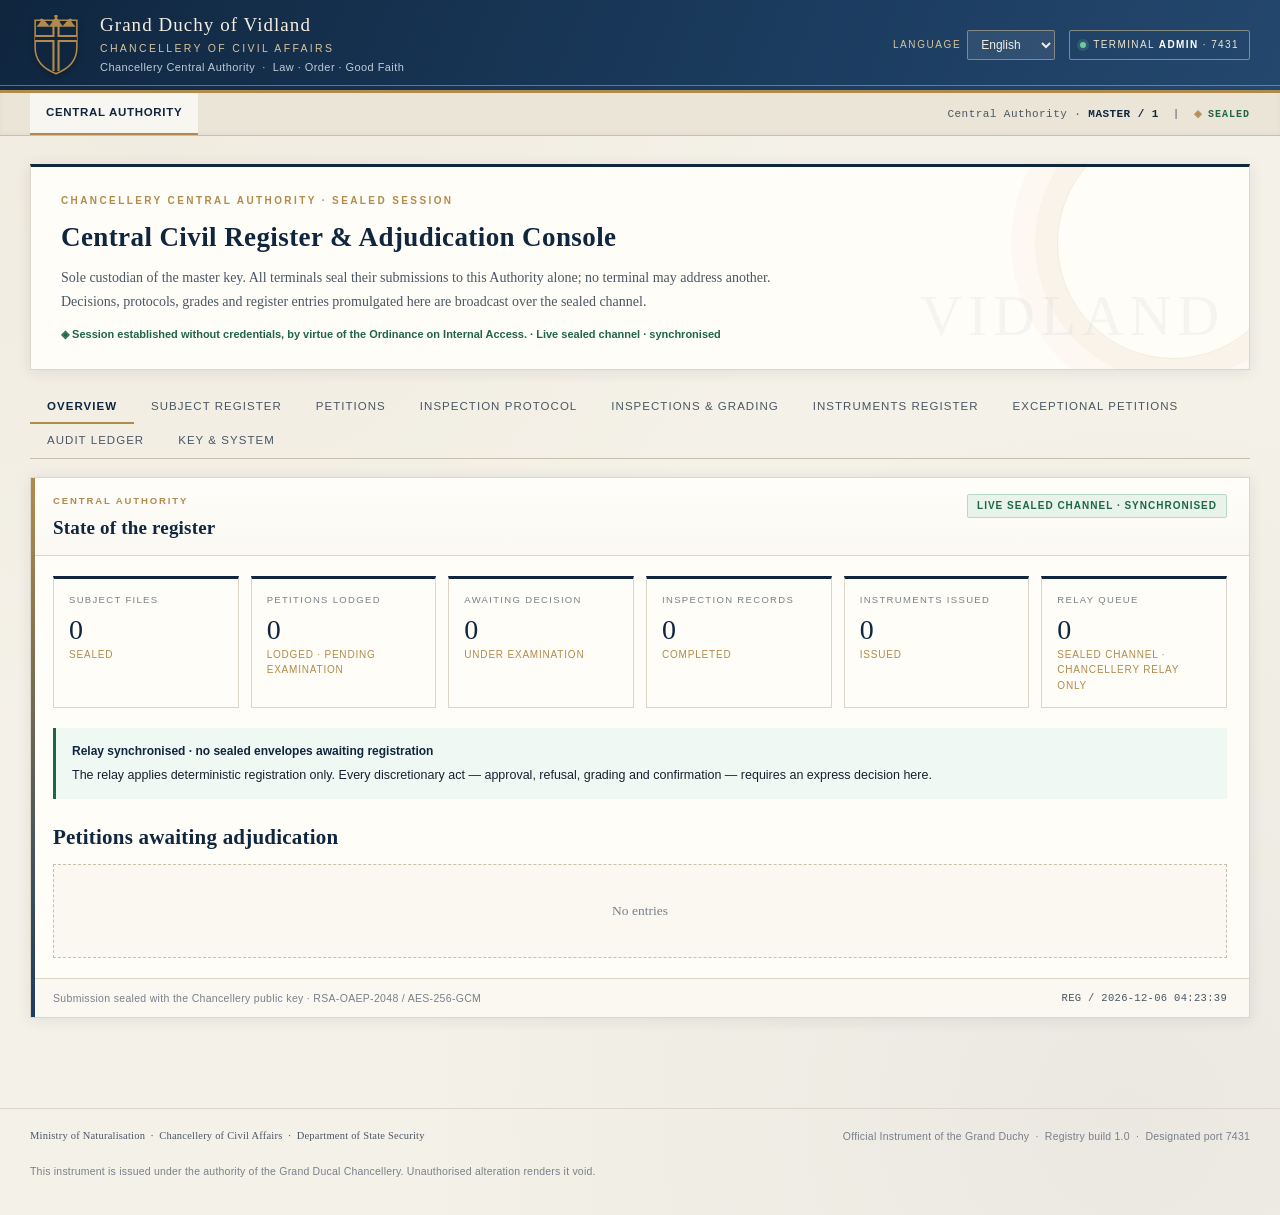
==== admin.html @ 85673a46 "Initial commit: 维兰德公国政务模拟终端（虚构公国游戏/模拟器，AI 辅助开发）" ====
<!DOCTYPE html>
<html lang="en">
<head>
<meta charset="utf-8">
<meta name="viewport" content="width=device-width,initial-scale=1">
<title>Grand Duchy of Vidland · Chancellery Central Authority</title>
<link rel="icon" href="data:,">
<link rel="stylesheet" href="vidland.css">
<script src="vidland-store.js"></script>
<script src="vidland-i18n.js"></script>
<script src="vidland-core.js"></script>
<style>
  .statgrid{display:grid;grid-template-columns:repeat(6,minmax(0,1fr));gap:12px;margin-bottom:20px}
  @media(max-width:1100px){.statgrid{grid-template-columns:repeat(3,minmax(0,1fr))}}
  @media(max-width:620px){.statgrid{grid-template-columns:repeat(2,minmax(0,1fr))}}
  .stat{background:var(--paper);border:1px solid var(--line);border-top:3px solid var(--navy);padding:14px 15px}
  .stat .k{font-size:9.5px;letter-spacing:.14em;text-transform:uppercase;color:var(--muted)}
  .stat .v{font-family:var(--serif);font-size:28px;color:var(--navy);line-height:1.25;margin-top:4px}
  .stat .s{font-size:10px;color:var(--gold);letter-spacing:.08em;text-transform:uppercase}
  .decision-bar{display:flex;gap:8px;flex-wrap:wrap;margin-top:12px;align-items:center}
  .reason-box{margin-top:12px;border-top:1px solid var(--line);padding-top:12px}
  .reason-box label{font-size:10.5px;letter-spacing:.09em;text-transform:uppercase;color:var(--slate);font-weight:600;display:block;margin-bottom:5px}
  .reason-box textarea{width:100%;min-height:70px;padding:9px 11px;border:1px solid var(--line-2);border-radius:2px;resize:vertical;font-size:13px}
  .bio-strip{display:flex;gap:8px;flex-wrap:wrap;margin-top:8px}
  .bio-strip img{width:88px;height:110px;object-fit:cover;border:1px solid var(--line-2)}
  .grade-pick{display:flex;gap:8px;flex-wrap:wrap;margin:12px 0}
  .app-detail{background:#fff;border:1px solid var(--line);padding:14px;max-height:46vh;overflow:auto}
  .app-detail .kv{font-size:12px}
  .leap-levels{display:flex;gap:6px;flex-wrap:wrap;margin-top:8px}
  .sysline{display:flex;justify-content:space-between;gap:14px;padding:11px 0;border-bottom:1px solid var(--line);font-size:12.5px}
  .sysline .k{color:var(--slate);font-size:10.5px;letter-spacing:.1em;text-transform:uppercase;font-weight:600}
  .sysline .v{font-family:var(--mono);font-size:11.5px;word-break:break-all;text-align:right;max-width:70%}
  .pane-title{font-family:var(--serif);font-size:21px;color:var(--navy)}
</style>
</head>
<body>
<div id="masthead"></div>
<div id="subbar"></div>
<div class="wrap">
  <div class="hero">
    <div class="eyebrow" id="hero-eyebrow"></div>
    <h1 id="hero-title"></h1>
    <div class="lead" id="hero-lead"></div>
    <div class="small" style="margin-top:12px;color:var(--green);font-weight:600">◈ <span id="hero-session"></span></div>
    <div class="watermark">VIDLAND</div>
  </div>

  <div class="tabs" id="tabs"></div>
  <div id="pane"><div class="empty">…</div></div>
</div>
<div id="footer"></div>

<script>
(function () {
  'use strict';
  var V = window.Vidland, t = V.t, esc = V.esc, fmt = V.fmt;

  /* ==========================================================
     THE MASTER KEY — present in this terminal ALONE.
     The three civil terminals hold only the public component.
     ========================================================== */
  var PRIVATE_JWK = {
    kty: "RSA",
    n: "[base64]",
    e: "AQAB",
    d: "[base64]",
    p: "26bOark_xEXgmkoXawHmi0NC866Pg8LM9P3kHdHN-AuaOiIgzLrN-JD-Hrc9iEZmkHDfx_KPTg0D-ej9RnUTtFcVGt_0eZKgctAnoaVBFCSJZZyFZwIAUq6AnFIka8ZW9OP7MTFHcdv02Afn6-wOogAfsLfqDRgbo0--aBGxSr8",
    q: "v20npqz1wOiPn1kwHtiioolCsns81vtTDRWCqFFA1njeNJbobP1sLTR4lcX0gJuEzGJryhxo5UDtQ-v7qnPF90tZtQbNeSjZ6dgVrqXm4EvRyXjKBCPCHrqq1judoH7TBUHpHU0nj15H0woQPbpwWfNTvflB83-8-09yEutv0zc",
    dp: "DHifFa4o8bLp-rikNb4o4dVS0tUhbuC7lFlp_0tvP1shSZWweQ9OLIPG-eV7h-Y_YooWGpsqCctxY1oYL0zsbnvXRexbTB_IHly1M1dXp5YfevZ1GJEjhY5E3RtI2BmtzD-5fmSG4u8TKsTgJSQE_Ku3IOiAUHgC8bXQYMZIY68",
    dq: "WN17gszYaW2M_xSQWkGHfpzp8aF0ZPjXXUOXHDxcNTR3M0K7M52SEopBUIZNM0b_J0Kpd3Io4AR8IQP0GPUV-e9o_bjiulRUlVJS_njV7VpFUZpZbgKLo2hU1o9mZZN6sv4eEhQ3QT8raLVLRNzAO4HSZmbITxoFyUTgWBgkGZE",
    qi: "BDZt7F5BgrA1tM5oEyNmUmnZ6PwNmnX_N9uKziPht0EWnDyhbM4rL-y5L79TQixb-aI5KfUo2RJ6FiD1H0O1tFK7Md3TelduUS5MWNPCme9g2OrQeB29h3wFhE39IQmtUHt8EOPZBIUmWPYilr1J8nSPs0DDyW0929uIHkG_aOw"
  };
  function b64u8(s) { var b = atob(s), u = new Uint8Array(b.length); for (var i = 0; i < b.length; i++) u[i] = b.charCodeAt(i); return u; }
  var _priv = null;
  async function privKey() {
    if (!_priv) _priv = crypto.subtle.importKey('jwk', PRIVATE_JWK,
      { name: 'RSA-OAEP', hash: 'SHA-256' }, false, ['decrypt']);
    return _priv;
  }
  V.registerAuthorityOpener(async function (env) {
    var key = await privKey();
    var raw = await crypto.subtle.decrypt({ name: 'RSA-OAEP' }, key, b64u8(env.ek));
    var aes = await crypto.subtle.importKey('raw', raw, { name: 'AES-GCM' }, false, ['decrypt']);
    var plain = await crypto.subtle.decrypt({ name: 'AES-GCM', iv: b64u8(env.iv), tagLength: 128 },
      aes, b64u8(env.ct));
    return JSON.parse(new TextDecoder().decode(plain));
  });

  /* Inspection protocols are shipped EMPTY by statute.
     Every step and its content is authored, stored and promulgated
     exclusively by the Chancellery Central Authority. No template,
     preset item or suggested wording is delivered with the system. */

  /* ---------- state ---------- */
  var TABS = [
    ['overview','m.tab.overview'],['subjects','m.tab.subjects'],['apps','m.tab.apps'],
    ['protocol','m.tab.protocol'],['inspections','m.tab.inspections'],['certs','m.tab.certs'],
    ['leap','m.tab.leap'],['ledger','m.tab.ledger'],['system','m.tab.system']
  ];
  var active = 'overview';
  var protoLevel = 'R', protoLang = 'en';
  var protoDraft = null;
  var _seq = 0;
  var lastState = null;

  function getProto(s) {
    if (!protoDraft) {
      protoDraft = {};
      ['R','Z','A','M'].forEach(function (lv) {
        protoDraft[lv] = (s.protocol[lv] || []).map(function (x) {
          return { id: x.id || V.uid('STP'), title: Object.assign({}, x.title), detail: Object.assign({}, x.detail) };
        });
      });
    }
    return protoDraft;
  }

  var UI = V.init('admin', function () { render(); });

  async function render() {
    var my = ++_seq;
    var s;
    try { s = await V.Vault.state(); } catch (e) { s = V.Vault.blankState(); }
    if (my !== _seq) return;
    lastState = s;
    document.getElementById('hero-eyebrow').textContent = t('m.hero.eyebrow');
    document.getElementById('hero-title').textContent = t('m.hero.title');
    document.getElementById('hero-lead').textContent = t('m.hero.lead');
    document.getElementById('hero-session').textContent = t('m.session') + '  ·  ' + t('m.common.realtime');
    var pending = s.applications.filter(function (a) { return a.status === 'LODGED'; }).length;
    document.getElementById('tabs').innerHTML = TABS.map(function (x) {
      var cnt = x[0] === 'apps' && pending ? '<span class="count">' + pending + '</span>' : '';
      return '<button data-tab="' + x[0] + '" class="' + (active === x[0] ? 'on' : '') + '">' + esc(t(x[1])) + cnt + '</button>';
    }).join('');
    var pane = document.getElementById('pane');
    pane.innerHTML = ({
      overview: paneOverview, subjects: paneSubjects, apps: paneApps,
      protocol: paneProtocol, inspections: paneInspections, certs: paneCerts,
      leap: paneLeap, ledger: paneLedger, system: paneSystem
    })[active](s);
  }

  /* ---------- panes ---------- */
  function paneOverview(s) {
    var pendingApps = s.applications.filter(function (a) { return a.status === 'LODGED'; });
    var awaitingM = s.certificates.filter(function (c) { return c.status === 'AWAITING_GRADE'; }).length;
    var stats = [
      ['m.ov.subjects', Object.keys(s.subjects).length, 'g.sealed'],
      ['m.ov.petitions', s.applications.length, 's.lodged'],
      ['m.ov.awaiting', pendingApps.length, 's.pending'],
      ['m.ov.inspections', s.inspections.length, 's.completed'],
      ['m.ov.instruments', s.certificates.length, 's.issued'],
      ['m.ov.relay', V.Vault.inbox().filter(function (e) { return !s.processed[e.id]; }).length, 'g.secure']
    ];
    var h = '<div class="doc"><div class="doc-head"><div><div class="kicker">' + esc(t('g.authorityShort')) +
      '</div><h2>' + esc(t('m.ov.title')) + '</h2></div><span class="badge ok">' + esc(t('m.common.realtime')) + '</span></div><div class="doc-body">';
    h += '<div class="statgrid">' + stats.map(function (x) {
      return '<div class="stat"><div class="k">' + esc(t(x[0])) + '</div><div class="v">' + x[1] + '</div><div class="s">' + esc(t(x[2])) + '</div></div>';
    }).join('') + '</div>';
    h += '<div class="notice good"><span class="ttl">' + esc(t('m.ov.relayOk')) + '</span>' + esc(t('m.ov.relayNote')) + '</div>';
    h += '<h3 class="pane-title" style="margin:22px 0 10px">' + esc(t('m.ov.queue')) + '</h3>';
    if (!pendingApps.length) h += '<div class="empty">' + esc(t('m.common.none')) + '</div>';
    else {
      h += '<div class="tbl-wrap"><table class="tbl"><thead><tr><th>' + esc(t('m.app.col.id')) + '</th><th>' + esc(t('m.app.col.stage')) +
        '</th><th>' + esc(t('m.app.col.ref')) + '</th><th>' + esc(t('m.app.col.lodged')) + '</th><th>' + esc(t('m.app.col.act')) + '</th></tr></thead><tbody>';
      pendingApps.forEach(function (a) {
        h += '<tr><td class="mono">' + esc(a.id) + '</td><td>' + esc(t('st.' + a.stage + '.name')) + ' · ' + esc(t('p.form.round' + (a.round === 2 ? '2' : '1'))) +
          '</td><td class="mono">' + esc(a.ref) + '</td><td class="mono">' + esc(fmt(a.lodgedAt)) + '</td>' +
          '<td class="act"><button class="btn sm" data-act="adj" data-id="' + esc(a.id) + '">' + esc(t('m.common.confirm')) + '</button></td></tr>';
      });
      h += '</tbody></table></div>';
    }
    if (awaitingM) h += '<div class="notice warn mt"><span class="ttl">' + esc(t('s.awaitingGrade')) + '</span>' + esc(t('m.insp.gradeNote')) + ' (' + awaitingM + ')</div>';
    h += '</div><div class="doc-foot"><span>' + esc(t('x.sealed')) + '</span><span class="docnum">REG / ' + esc(fmt(s.createdAt)) + '</span></div></div>';
    return h;
  }

  function paneSubjects(s) {
    var rows = Object.keys(s.subjects).map(function (k) { return s.subjects[k]; });
    var h = '<div class="doc"><div class="doc-head"><div><div class="kicker">' + esc(t('g.restricted')) + '</div><h2>' + esc(t('m.sub.title')) +
      '</h2><div class="sub">' + esc(t('m.sub.sub')) + '</div></div>' +
      '<button class="btn" data-act="sub-create">' + esc(t('m.sub.create')) + '</button></div><div class="doc-body">';
    if (!rows.length) h += '<div class="empty"><span class="big">§</span>' + esc(t('m.sub.empty')) + '</div>';
    else {
      h += '<div class="tbl-wrap"><table class="tbl"><thead><tr>' +
        ['m.sub.col.ref','m.sub.col.name','m.sub.col.nat','m.sub.col.status','m.sub.col.code','m.sub.col.nid','m.sub.col.act']
          .map(function (k) { return '<th>' + esc(t(k)) + '</th>'; }).join('') + '</tr></thead><tbody>';
      rows.forEach(function (x) {
        h += '<tr><td class="mono">' + esc(x.ref) + '</td><td>' + esc(x.identity.name || [x.identity.surname, x.identity.given].filter(Boolean).join(' ') || '—') +
          '</td><td>' + esc(x.identity.nationality || '—') + '</td><td>' + statusBadge(x.credential) +
          '</td><td class="mono">' + esc(x.credentialCode || '—') + '</td><td class="mono">' + esc(x.nationalId || '—') + '</td>' +
          '<td class="act"><button class="btn sm secondary" data-act="sub-edit" data-id="' + esc(x.ref) + '">' + esc(t('a.edit')) + '</button> ' +
          '<button class="btn sm danger" data-act="sub-del" data-id="' + esc(x.ref) + '">' + esc(t('a.delete')) + '</button></td></tr>';
      });
      h += '</tbody></table></div>';
    }
    h += '</div><div class="doc-foot"><span>' + esc(t('m.common.realtime')) + '</span><span class="docnum">' + rows.length + ' REC</span></div></div>';
    return h;
  }

  function statusBadge(c) {
    var map = { NONE:'neutral', C:'info', D:'info', TR:'pending', PR:'ok', CITIZEN:'excellent' };
    var key = c === 'NONE' ? 's.none' : c === 'CITIZEN' ? 's.citizen' : 'cr.' + c;
    return '<span class="badge ' + (map[c] || 'neutral') + '">' + esc(t(key)) + '</span>';
  }

  function paneApps(s) {
    var apps = s.applications.slice().sort(function (a, b) { return b.lodgedAt - a.lodgedAt; });
    var h = '<div class="doc"><div class="doc-head"><div><div class="kicker">' + esc(t('g.restricted')) + '</div><h2>' + esc(t('m.app.title')) +
      '</h2><div class="sub">' + esc(t('m.app.sub')) + '</div></div>' +
      '<span class="badge info">' + esc(t('m.app.sealedNote')) + '</span></div><div class="doc-body">';
    if (!apps.length) h += '<div class="empty"><span class="big">§</span>' + esc(t('m.app.empty')) + '</div>';
    else {
      h += '<div class="tbl-wrap"><table class="tbl"><thead><tr>' +
        ['m.app.col.id','m.app.col.stage','m.app.col.round','m.app.col.ref','m.app.col.lodged','m.app.col.state','m.app.col.act']
          .map(function (k) { return '<th>' + esc(t(k)) + '</th>'; }).join('') + '</tr></thead><tbody>';
      apps.forEach(function (a) {
        var st = a.status;
        var bk = st === 'LODGED' ? 'pending' : st === 'APPROVED' ? 'ok' : st === 'REJECTED' ? 'bad' : 'info';
        h += '<tr><td class="mono">' + esc(a.id) + '</td><td>' + esc(t('st.' + a.stage + '.name')) +
          '</td><td class="mono">' + a.round + '</td><td class="mono">' + esc(a.ref) + '</td><td class="mono">' + esc(fmt(a.lodgedAt)) +
          '</td><td><span class="badge ' + bk + '">' + esc(appStatus(st)) + '</span></td>' +
          '<td class="act"><button class="btn sm secondary" data-act="adj" data-id="' + esc(a.id) + '">' + esc(t('a.view')) + '</button></td></tr>';
        if (a.reason) h += '<tr><td colspan="7" style="background:#fdf3f1;color:var(--red)">' + esc(t('a.reason')) + ': ' + esc(a.reason) + '</td></tr>';
      });
      h += '</tbody></table></div>';
    }
    h += '</div><div class="doc-foot"><span>' + esc(t('x.sealed')) + '</span><span class="docnum">' + apps.length + ' PET</span></div></div>';
    return h;
  }
  function appStatus(st) {
    return t({ LODGED:'s.lodged', PREAPPROVED:'s.preapproved', APPROVED:'s.approved',
      REJECTED:'s.rejected', WAITLISTED:'s.waitlisted' }[st] || 's.unknown');
  }

  function paneProtocol(s) {
    var p = getProto(s);
    var h = '<div class="doc"><div class="doc-head"><div><div class="kicker">' + esc(t('g.securityShort')) + '</div><h2>' + esc(t('m.proto.title')) +
      '</h2><div class="sub">' + esc(t('m.proto.sub')) + '</div></div>' +
      '<div class="btn-row" style="margin:0"><button class="btn gold sm" data-act="proto-save">' + esc(t('a.save')) + '</button></div></div><div class="doc-body">';
    h += '<div class="tabs">' + ['R','Z','A','M'].map(function (lv) {
      return '<button data-act="proto-level" data-lv="' + lv + '" class="' + (protoLevel === lv ? 'on' : '') + '">' +
        esc(t('i.level.' + lv)) + ' <span class="count">' + (p[lv] || []).length + '</span></button>';
    }).join('') + '</div>';
    h += '<div class="notice"><span class="ttl">' + esc(t('i.level.' + protoLevel)) + '</span>' + esc(t('i.level.' + protoLevel + '.desc')) + '</div>';
    h += '<div class="small muted mb">' + esc(t('m.proto.fallback')) + '</div>';
    var steps = p[protoLevel] || [];
    if (!steps.length) h += '<div class="empty"><span class="big">§</span>' + esc(t('m.proto.empty')) + '</div>';
    steps.forEach(function (st, i) {
      h += '<div class="step-edit" data-step="' + esc(st.id) + '"><div class="bar">' +
        '<span class="n">' + (i + 1).toString().padStart(2, '0') + '</span>' +
        '<span class="small">' + esc(t('m.proto.stepTitle')) + ': <b>' + esc(st.title.en || '—') + '</b></span><span class="sp"></span>' +
        '<button class="btn sm ghost" data-act="proto-up" data-i="' + i + '">↑ ' + esc(t('a.up')) + '</button>' +
        '<button class="btn sm ghost" data-act="proto-down" data-i="' + i + '">↓ ' + esc(t('a.down')) + '</button>' +
        '<button class="btn sm ghost" data-act="proto-del" data-i="' + i + '">✕ ' + esc(t('a.remove')) + '</button></div>' +
        '<div class="inner"><div class="small" style="font-size:10px;letter-spacing:.1em;text-transform:uppercase;color:var(--slate);font-weight:700;margin-bottom:6px">' +
        esc(t('m.proto.lang')) + '</div><div class="langtabs">' + V.LAN.map(function (lg) {
          return '<button data-act="proto-lang" data-lg="' + lg + '" class="' + (protoLang === lg ? 'on' : '') + '">' + esc(lg.toUpperCase()) + '</button>';
        }).join('') + '</div>' +
        '<div class="row"><label>' + esc(t('m.proto.stepTitle')) + ' · ' + esc(protoLang.toUpperCase()) + '</label>' +
        '<input data-pfield="' + esc(st.id) + '|' + protoLang + '|title" value="' + esc(st.title[protoLang] || '') + '"></div>' +
        '<div class="row"><label>' + esc(t('m.proto.stepDetail')) + ' · ' + esc(protoLang.toUpperCase()) + '</label>' +
        '<textarea data-pfield="' + esc(st.id) + '|' + protoLang + '|detail">' + esc(st.detail[protoLang] || '') + '</textarea></div>' +
        '</div></div>';
    });
    h += '<div class="btn-row"><button class="btn secondary" data-act="proto-add">' + esc(t('m.proto.addStep')) + '</button>' +
      '<button class="btn gold" data-act="proto-save">' + esc(t('a.save')) + '</button></div>';
    h += '</div><div class="doc-foot"><span>' + esc(t('m.proto.saved')) + '</span><span class="docnum">PROTOCOL / ' + protoLevel + '</span></div></div>';
    return h;
  }

  function paneInspections(s) {
    var h = '<div class="doc"><div class="doc-head"><div><div class="kicker">' + esc(t('g.securityShort')) + '</div><h2>' + esc(t('m.insp.title')) +
      '</h2><div class="sub">' + esc(t('m.insp.sub')) + '</div></div></div><div class="doc-body">';
    var awaiting = s.certificates.filter(function (c) { return c.status === 'AWAITING_GRADE'; });
    if (awaiting.length) {
      h += '<div class="notice warn"><span class="ttl">' + esc(t('m.insp.gradeAsk')) + '</span>' + esc(t('m.insp.gradeNote')) + '</div>';
      awaiting.forEach(function (c) {
        h += '<div class="stage-card" style="min-height:0;margin-bottom:12px"><div class="top"><span class="code">' + esc(c.code) +
          '</span><span class="badge pending">' + esc(t('s.awaitingGrade')) + '</span></div>' +
          '<div class="small mono">' + esc(c.ref) + ' · ' + esc(t('i.level.M')) + ' · ' + esc(fmt(c.issuedAt)) + '</div>' +
          '<div class="grade-pick">' + ['EXCELLENT','PASS','FAIL'].map(function (g) {
            return '<button class="btn sm ' + (g === 'EXCELLENT' ? 'gold' : 'secondary') + '" data-act="grade" data-code="' + esc(c.code) + '" data-g="' + g + '">' +
              esc(t('o.grade.' + g.toLowerCase())) + '</button>';
          }).join('') + '</div></div>';
      });
    }
    var rows = s.inspections.slice().sort(function (a, b) { return b.at - a.at; });
    if (!rows.length) h += '<div class="empty"><span class="big">§</span>' + esc(t('m.insp.empty')) + '</div>';
    else {
      h += '<div class="tbl-wrap"><table class="tbl"><thead><tr>' +
        ['m.insp.col.id','m.insp.col.level','m.insp.col.ref','m.insp.col.outcome','m.insp.col.grade','m.insp.col.at']
          .map(function (k) { return '<th>' + esc(t(k)) + '</th>'; }).join('') + '</tr></thead><tbody>';
      rows.forEach(function (x) {
        var cert = s.certificates.find(function (c) { return c.code === x.certCode; });
        var grade = cert ? cert.grade : null;
        h += '<tr><td class="mono">' + esc(x.id) + '</td><td>' + esc(t('i.level.' + x.level)) + '</td><td class="mono">' + esc(x.ref) +
          '</td><td>' + esc(outcomeLabel(x.outcome)) + '</td><td>' + gradeLabel(grade) + '</td><td class="mono">' + esc(fmt(x.at)) + '</td></tr>';
      });
      h += '</tbody></table></div>';
    }
    h += '</div><div class="doc-foot"><span>' + esc(t('i.auto')) + '</span><span class="docnum">' + rows.length + ' INSP</span></div></div>';
    return h;
  }
  function outcomeLabel(o) {
    return t(o === 'CLEARED' ? 's.cleared' : o === 'ABORTED' ? 's.aborted' : 's.awaitingGrade');
  }
  function gradeLabel(g) {
    if (!g) return '<span class="badge neutral">' + esc(t('s.awaitingGrade')) + '</span>';
    var cls = g === 'EXCELLENT' ? 'excellent' : g === 'PASS' ? 'ok' : 'bad';
    return '<span class="badge ' + cls + '">' + esc(t('o.grade.' + g.toLowerCase())) + '</span>';
  }

  function paneCerts(s) {
    var rows = s.certificates.slice().sort(function (a, b) { return b.issuedAt - a.issuedAt; });
    var typeKey = { CLEARANCE:'p.certs.type.clearance', IDENTITY:'p.certs.type.identity', VISA:'p.certs.type.visa' };
    var h = '<div class="doc"><div class="doc-head"><div><div class="kicker">' + esc(t('g.official')) + '</div><h2>' + esc(t('m.certs.title')) +
      '</h2><div class="sub">' + esc(t('m.certs.sub')) + '</div></div></div><div class="doc-body">';
    if (!rows.length) h += '<div class="empty"><span class="big">§</span>' + esc(t('m.certs.empty')) + '</div>';
    else {
      h += '<div class="tbl-wrap"><table class="tbl"><thead><tr>' +
        ['m.certs.col.code','m.certs.col.type','m.certs.col.ref','m.certs.col.level','m.certs.col.grade','m.certs.col.at','m.app.col.act']
          .map(function (k) { return '<th>' + esc(t(k)) + '</th>'; }).join('') + '</tr></thead><tbody>';
      rows.forEach(function (c) {
        h += '<tr><td class="mono">' + esc(c.code) + '</td><td>' + esc(t(typeKey[c.kind] || 'g.official')) +
          '</td><td class="mono">' + esc(c.ref) + '</td><td>' + (c.level ? esc(t('i.level.' + c.level)) : '—') +
          '</td><td>' + (c.status === 'AWAITING_GRADE' ? '<span class="badge pending">' + esc(t('s.awaitingGrade')) + '</span>' : gradeLabel(c.grade)) +
          '</td><td class="mono">' + esc(fmt(c.issuedAt)) + '</td>' +
          '<td class="act"><button class="btn sm secondary" data-act="cert-dl" data-code="' + esc(c.code) + '">' + esc(t('a.reissue')) + '</button></td></tr>';
      });
      h += '</tbody></table></div>';
    }
    h += '</div><div class="doc-foot"><span>' + esc(t('c.legalText')) + '</span><span class="docnum">' + rows.length + ' INSTR</span></div></div>';
    return h;
  }

  function paneLeap(s) {
    var rows = s.leaps.slice().sort(function (a, b) { return b.lodgedAt - a.lodgedAt; });
    var h = '<div class="doc"><div class="doc-head"><div><div class="kicker">' + esc(t('st.LEAP.name')) + '</div><h2>' + esc(t('m.leap.title')) +
      '</h2><div class="sub">' + esc(t('m.leap.sub')) + '</div></div></div><div class="doc-body">';
    if (!rows.length) h += '<div class="empty"><span class="big">§</span>' + esc(t('m.common.none')) + '</div>';
    else rows.forEach(function (x) {
      h += '<div class="stage-card" style="min-height:0;margin-bottom:14px"><div class="top"><span class="code">' + esc(x.id) +
        '</span>' + (x.status === 'LODGED' ? '<span class="badge pending">' + esc(t('s.pending')) + '</span>' :
          x.status === 'APPROVED' ? '<span class="badge ok">' + esc(t('m.leap.granted')) + '</span>' :
          '<span class="badge bad">' + esc(t('s.rejected')) + '</span>') + '</div>' +
        '<div class="small mono">' + esc(x.ref) + ' · ' + esc(fmt(x.lodgedAt)) + ' · ' + esc(x.target || '—') + '</div>';
      if (x.directedLevel) h += '<div class="notice info" style="margin:6px 0">' + esc(t('m.leap.direct')) + ': <b>' + esc(t('i.level.' + x.directedLevel)) + '</b></div>';
      if (x.reason) h += '<div class="small" style="color:var(--red)">' + esc(t('a.reason')) + ': ' + esc(x.reason) + '</div>';
      if (x.status === 'LODGED') {
        h += '<div class="leap-levels"><span class="small strong" style="align-self:center">' + esc(t('m.leap.direct')) + ':</span>' +
          ['R','Z','A','M'].map(function (lv) {
            return '<button class="btn sm secondary" data-act="leap-direct" data-id="' + esc(x.id) + '" data-lv="' + lv + '">' + lv + ' · ' + esc(t('i.level.' + lv).split('·')[0]) + '</button>';
          }).join('') + '</div>';
        h += '<div class="decision-bar"><button class="btn sm" data-act="leap-decide" data-id="' + esc(x.id) + '" data-d="APPROVE">' + esc(t('a.approve')) + '</button>' +
          '<button class="btn sm danger" data-act="leap-decide" data-id="' + esc(x.id) + '" data-d="REJECT">' + esc(t('a.reject')) + '</button>' +
          '<input data-leap-reason="' + esc(x.id) + '" placeholder="' + esc(t('m.app.reasonPh')) + '" style="flex:1;min-width:180px;padding:6px 9px;border:1px solid var(--line-2)"></div>';
      }
      h += '</div>';
    });
    h += '</div><div class="doc-foot"><span>' + esc(t('p.leap.desc')) + '</span><span class="docnum">' + rows.length + ' EXC</span></div></div>';
    return h;
  }

  function paneLedger(s) {
    var rows = s.ledger.slice().reverse();
    var h = '<div class="doc"><div class="doc-head"><div><div class="kicker">' + esc(t('g.restricted')) + '</div><h2>' + esc(t('m.ledger.title')) +
      '</h2><div class="sub">' + esc(t('m.ledger.sub')) + '</div></div></div><div class="doc-body">';
    if (!rows.length) h += '<div class="empty"><span class="big">§</span>' + esc(t('m.common.none')) + '</div>';
    else {
      h += '<div class="ledger">' + rows.map(function (x) {
        return '<div class="row"><span class="ts">' + esc(fmt(x.at)) + '</span><span class="tag">' + esc(x.actor) + '</span><span class="msg">' + esc(x.event) + '</span></div>';
      }).join('') + '</div>';
    }
    h += '</div><div class="doc-foot"><span>' + esc(t('m.ledger.sub')) + '</span><span class="docnum">' + rows.length + ' ENTRIES</span></div></div>';
    return h;
  }

  function paneSystem(s) {
    var fp = '—';
    try { fp = V.publicJwk.n.slice(0, 32).toUpperCase() + '…'; } catch (e) {}
    var h = '<div class="doc"><div class="doc-head"><div><div class="kicker">' + esc(t('g.authority')) + '</div><h2>' + esc(t('m.sys.title')) +
      '</h2><div class="sub">' + esc(t('m.sys.sub')) + '</div></div></div><div class="doc-body g2">';
    h += '<div><div class="sysline"><span class="k">' + esc(t('m.sys.keyFp')) + '</span><span class="v">' + esc(fp) + '</span></div>' +
      '<div class="sysline"><span class="k">' + esc(t('m.sys.cipher')) + '</span><span class="v">RSA-OAEP-2048/SHA-256 · AES-256-GCM · PBKDF2-SHA256/180000</span></div>' +
      '<div class="sysline"><span class="k">' + esc(t('m.sys.port')) + '</span><span class="v">' + V.port + '</span></div>' +
      '<div class="sysline"><span class="k">' + esc(t('g.version')) + '</span><span class="v">1.0 · sealed build</span></div>' +
      '<div class="notice mt"><span class="ttl">' + esc(t('m.sys.exportNote')) + '</span>' + esc(t('x.sealed')) + '</div>' +
      '<div class="btn-row"><button class="btn secondary" data-act="sys-export">' + esc(t('a.export')) + '</button>' +
      '<button class="btn secondary" data-act="sys-import">' + esc(t('a.import')) + '</button>' +
      '<button class="btn danger" data-act="sys-purge">' + esc(t('a.reset')) + '</button></div></div>';
    h += '<div><div class="doc" style="margin:0"><div class="doc-head"><h3>' + esc(t('m.tab.overview')) + '</h3></div><div class="doc-body">' +
      '<div class="kv"><div class="k">' + esc(t('m.ov.subjects')) + '</div><div class="v">' + Object.keys(s.subjects).length + '</div>' +
      '<div class="k">' + esc(t('m.ov.petitions')) + '</div><div class="v">' + s.applications.length + '</div>' +
      '<div class="k">' + esc(t('m.ov.instruments')) + '</div><div class="v">' + s.certificates.length + '</div>' +
      '<div class="k">' + esc(t('m.ledger.event')) + '</div><div class="v">' + s.ledger.length + '</div>' +
      '<div class="k">' + esc(t('g.secure')) + '</div><div class="v">' + esc(t('m.common.realtime')) + '</div></div>' +
      '<div class="small muted mt">' + esc(t('m.ov.relayNote')) + '</div></div></div></div>';
    h += '</div><div class="doc-foot"><span>' + esc(t('g.restricted')) + '</span><span class="docnum">MASTER / 1</span></div></div>';
    return h;
  }

  /* ---------- credential issuance ---------- */
  function issueCredential(s, ref, stage) {
    var sub = s.subjects[ref];
    if (!sub) {
      sub = { ref: ref, createdAt: V.now(), identity: {}, credential: 'NONE', credentialCode: null,
        credentials: [], nationalId: null, retained: false, notes: '' };
      s.subjects[ref] = sub; s.counters.subject++;
    }
    var type = V.CREDENTIAL_FOR[stage];
    var c = V.code(type === 'CITIZEN' ? 'VDL-NID' : 'VDL-' + type);
    sub.credential = type; sub.credentialCode = c; sub.retained = true;
    sub.credentials.push({ type: type, code: c, at: V.now() });
    if (type === 'CITIZEN') sub.nationalId = c;
    if (stage === 'C' || stage === 'D' || stage === 'TR' || stage === 'PR') {
      s.certificates.push({
        code: c, ref: ref, kind: 'VISA', level: null, grade: null,
        issuedAt: V.now(), ts: V.tsRecord(V.now()), steps: V.instrumentSteps('VISA'),
        subject: subjectSnapshot(sub), status: 'VALID', purpose: stage, origin: 'AUTHORITY'
      });
      s.counters.cert++;
    }
    V.Vault.ledger(s, 'AUTHORITY', 'p.approved.body');
    return c;
  }
  function subjectSnapshot(sub) {
    var i = sub.identity || {};
    return {
      name: i.name || [i.surname, i.given].filter(Boolean).join(' ') || '—',
      dob: i.dob || '—', nationality: i.nationality || i.natCurrent || '—',
      passportNo: i.passportNo || '—', address: i.address || '—',
      credentialLabel: credentialLabel(sub.credential),
      credentialCode: sub.credentialCode, nationalId: sub.nationalId
    };
  }
  function credentialLabel(c) {
    return t(c === 'NONE' ? 'cr.none' : c === 'CITIZEN' ? 'cr.CITIZEN' : 'cr.' + c);
  }

  /* ---------- adjudication ---------- */
  function actionsFor(a) {
    var f = V.FLOW[a.stage]; if (!f) return [];
    return a.round === 2 ? (f.actions2 || []) : (f.actions1 || []);
  }
  var ACTION_KEY = { PREAPPROVE:'a.preapprove', APPROVE:'a.approve', REJECT:'a.reject', WAITLIST:'a.waitlist' };

  async function openAdjudication(appId) {
    var s = await V.Vault.state();
    var a = s.applications.find(function (x) { return x.id === appId; });
    if (!a) return;
    var env = V.Vault.inbox().find(function (e) { return e.id === a.inboxId; });
    var payload = null, decErr = '';
    if (env) {
      try { payload = await V.openForChancellery(env.payload); }
      catch (e) { decErr = String(e && e.message || e); }
    }
    var html = '<div class="small mono mb">' + esc(t('m.app.sealedNote')) + ' · ' + esc(a.id) + '</div>';
    html += '<div class="kv mb"><div class="k">' + esc(t('m.app.col.stage')) + '</div><div class="v">' + esc(t('st.' + a.stage + '.full')) + '</div>' +
      '<div class="k">' + esc(t('m.app.col.round')) + '</div><div class="v">' + a.round + '</div>' +
      '<div class="k">' + esc(t('g.subjectRef')) + '</div><div class="v mono">' + esc(a.ref) + '</div>' +
      '<div class="k">' + esc(t('m.app.col.state')) + '</div><div class="v">' + esc(appStatus(a.status)) + '</div></div>';
    if (decErr) html += '<div class="notice bad">' + esc(t('x.err')) + ' ' + esc(decErr) + '</div>';
    if (payload && payload.form) {
      var cells = Object.keys(payload.form).filter(function (k) { return k !== 'camera' && typeof payload.form[k] !== 'object'; });
      function fieldLabel(k) {
        var meta = V.FIELDS[k];
        return meta && meta.lk ? t(meta.lk) : t('f.' + k);
      }
      function fieldValue(v) {
        if (v === true) return t('a.yes');
        if (v === false) return t('a.no');
        if (typeof v === 'string' && /^o\./.test(v)) return t(v);
        return v || '—';
      }
      html += '<h4 style="margin:14px 0 8px;font-size:13px">' + esc(t('m.app.detail')) + '</h4><div class="app-detail"><div class="kv">' +
        cells.map(function (k) {
          return '<div class="k">' + esc(fieldLabel(k)) + '</div><div class="v">' + esc(fieldValue(payload.form[k])) + '</div>';
        }).join('') + '</div></div>';
    }
    if (payload && payload.biometrics && payload.biometrics.frames && payload.biometrics.frames.length) {
      html += '<h4 style="margin:14px 0 6px;font-size:13px">' + esc(t('m.app.biometrics')) + '</h4><div class="bio-strip">' +
        payload.biometrics.frames.map(function (f) { return '<img src="' + esc(f.data) + '" alt="live frame">'; }).join('') + '</div>' +
        '<div class="small mono muted mt">' + esc(payload.biometrics.attestation || '') + '</div>';
    }
    if (a.certRefs && a.certRefs.length) html += '<div class="small mt"><b>' + esc(t('m.app.certRefs')) + ':</b> ' + a.certRefs.map(esc).join(' · ') + '</div>';

    /* Full history for this subject */
    var hist = s.applications.filter(function (x) { return x.ref === a.ref; }).sort(function (x, y) { return x.lodgedAt - y.lodgedAt; });
    html += '<h4 style="margin:16px 0 8px;font-size:13px">' + esc(t('m.app.history')) + '</h4>' +
      '<div class="tbl-wrap"><table class="tbl compact"><thead><tr><th>' + esc(t('m.app.col.id')) + '</th><th>' + esc(t('m.app.col.stage')) +
      '</th><th>' + esc(t('m.app.col.round')) + '</th><th>' + esc(t('m.app.col.state')) + '</th><th>' + esc(t('m.app.col.lodged')) + '</th></tr></thead><tbody>' +
      hist.map(function (x) {
        return '<tr><td class="mono">' + esc(x.id) + '</td><td>' + esc(t('st.' + x.stage + '.name')) + '</td><td>' + x.round +
          '</td><td>' + esc(appStatus(x.status)) + '</td><td class="mono">' + esc(fmt(x.lodgedAt)) + '</td></tr>';
      }).join('') + '</tbody></table></div>';
    var insp = s.inspections.filter(function (x) { return x.ref === a.ref; });
    if (insp.length) html += '<div class="small mt"><b>' + esc(t('m.ov.inspections')) + ':</b> ' +
      insp.map(function (x) { return esc(t('i.level.' + x.level) + ' → ' + outcomeLabel(x.outcome)); }).join(' · ') + '</div>';

    if (a.status === 'LODGED') {
      html += '<div class="reason-box"><label>' + esc(t('a.reason')) + ' · ' + esc(t('m.app.reasonReq')) + '</label>' +
        '<textarea data-reason="' + esc(a.id) + '" placeholder="' + esc(t('m.app.reasonPh')) + '"></textarea></div>' +
        '<div class="small strong" style="margin-top:12px">' + esc(t('m.app.actionsFor')) + '</div>' +
        '<div class="decision-bar">' + actionsFor(a).map(function (ac) {
          return '<button class="btn ' + (ac === 'REJECT' ? 'danger' : ac === 'APPROVE' ? '' : 'gold') +
            '" data-act="decide" data-id="' + esc(a.id) + '" data-d="' + ac + '">' + esc(t(ACTION_KEY[ac])) + '</button>';
        }).join('') + '</div>';
    }
    V.modal(t('m.app.detail'), html, [{ label: t('a.close'), cls: 'secondary' }]);
  }

  async function decide(appId, action) {
    var reasonEl = document.querySelector('[data-reason="' + appId + '"]');
    var reason = reasonEl ? String(reasonEl.value || '').trim() : '';
    if (action === 'REJECT' && !reason) { V.toast(t('m.app.reasonReq'), 'bad'); return; }
    var s = await V.Vault.mutate(function (s) {
      var a = s.applications.find(function (x) { return x.id === appId; });
      if (!a || a.status !== 'LODGED') return false;
      /* Statuses are adjectives, not action verbs: the route state machine
         in core.js tests for 'APPROVED' when opening the oath ceremony. */
      a.status = action === 'PREAPPROVE' ? 'PREAPPROVED'
               : action === 'WAITLIST'   ? 'WAITLISTED'
               : action === 'APPROVE'    ? 'APPROVED' : action;
      a.reason = reason || null; a.decidedAt = V.now();
      s.decisions.push({ id: V.uid('DEC'), appId: a.id, ref: a.ref, action: action, reason: reason, at: V.now() });
      var sub = s.subjects[a.ref];
      var snap = sub ? subjectSnapshot(sub) : {};

      if (action === 'APPROVE') {
        if (a.stage === 'NAT') {
          /* Approval of the final naturalisation petition summons the oath. */
          s.oaths.push({ id: V.uid('OATH'), ref: a.ref, at: V.now(), status: 'SUMMONED', confirmedAt: null });
          V.Vault.notice(s, a.ref, 'OATH_SUMMONED', {});
          V.Vault.ledger(s, 'AUTHORITY', 's.awaitingOath');
        } else {
          var c = issueCredential(s, a.ref, a.stage);
          V.Vault.notice(s, a.ref, 'APPROVED', { stage: a.stage, code: c });
          V.Vault.ledger(s, 'AUTHORITY', 'p.approved.title');
        }
      } else if (action === 'PREAPPROVE') {
        var lv = V.INSPECTION_FOR[a.stage];
        V.Vault.addPending(s, a.ref, lv, a.stage);
        V.Vault.notice(s, a.ref, 'PREAPPROVED', { stage: a.stage, level: lv });
        V.Vault.ledger(s, 'AUTHORITY', 'p.preact.title');
      } else if (action === 'WAITLIST') {
        V.Vault.addPending(s, a.ref, 'M', 'NAT');
        V.Vault.notice(s, a.ref, 'WAITLISTED', {});
        V.Vault.ledger(s, 'AUTHORITY', 'p.waitlist.title');
      } else {
        V.Vault.notice(s, a.ref, 'REJECTED', { stage: a.stage, reason: reason });
        V.Vault.ledger(s, 'AUTHORITY', 'p.reject.title');
      }
    });
    V.closeModal();
    V.toast(t('m.app.decisionRecorded'), 'good');
    render();
    /* Oath summons need no further action here; the portal performs the ceremony. */
  }

  /* ---------- grading / oath confirmation ---------- */
  async function gradeM(code, g) {
    await V.Vault.mutate(function (s) {
      var c = s.certificates.find(function (x) { return x.code === code; });
      if (!c || c.status !== 'AWAITING_GRADE') return false;
      c.grade = g; c.status = 'VALID';
      s.inspections.forEach(function (i) { if (i.certCode === code) i.grade = g; });
      V.Vault.notice(s, c.ref, 'M_GRADED', { code: code, grade: g });
      V.Vault.ledger(s, 'AUTHORITY', g === 'EXCELLENT' ? 'o.grade.excellent' : g === 'PASS' ? 'o.grade.pass' : 'o.grade.fail');
    });
    V.toast(t('m.insp.graded'), 'good'); render();
  }
  async function confirmOath(ref) {
    await V.Vault.mutate(function (s) {
      var o = s.oaths.filter(function (x) { return x.ref === ref; }).pop();
      if (!o || o.status === 'CONFIRMED') return false;
      o.status = 'CONFIRMED'; o.confirmedAt = V.now();
      var c = issueCredential(s, ref, 'NAT');
      V.Vault.notice(s, ref, 'CITIZEN_CONFIRMED', { code: c });
      V.Vault.ledger(s, 'AUTHORITY', 'p.citizen.title');
    });
    V.toast(t('p.citizen.title'), 'good'); render();
  }

  /* ---------- subject CRUD ---------- */
  function subjectForm(sub) {
    sub = sub || { identity: {}, credential: 'NONE' };
    var i = sub.identity || {};
    var f = [
      ['surname','text',i.surname],['given','text',i.given],['dob','date',i.dob],
      ['natCurrent','text',i.natCurrent || i.nationality],['passportNo','text',i.passportNo],
      ['email','text',i.email],['phone','text',i.phone],['address','text',i.address]
    ];
    var h = '<div class="fields">' + f.map(function (x) {
      return '<div class="field"><label>' + esc(t('f.' + x[0])) +
        '</label><input data-sf="' + x[0] + '" type="' + x[1] + '" value="' + esc(x[2] || '') + '"></div>';
    }).join('') + '</div>';
    h += '<div class="fields mt"><div class="field"><label>' + esc(t('m.sub.col.status')) + '</label><select data-sf="credential">' +
      ['NONE','C','D','TR','PR','CITIZEN'].map(function (c) {
        return '<option value="' + c + '"' + (sub.credential === c ? ' selected' : '') + '>' + esc(t(c === 'NONE' ? 'cr.none' : c === 'CITIZEN' ? 'cr.CITIZEN' : 'cr.' + c)) + '</option>';
      }).join('') + '</select></div>' +
      '<div class="field"><label>' + esc(t('cr.code')) + '</label><input data-sf="credentialCode" value="' + esc(sub.credentialCode || '') + '"></div>' +
      '<div class="field"><label>' + esc(t('g.nationalId')) + '</label><input data-sf="nationalId" value="' + esc(sub.nationalId || '') + '"></div></div>' +
      '<div class="field mt"><label>' + esc(t('m.sub.col.ref')) + '</label><input data-sf="ref" value="' + esc(sub.ref || '') + '" ' + (sub.ref ? 'readonly' : '') + '></div>';
    return h;
  }
  function openSubject(sub) {
    V.modal(sub ? t('m.sub.edit') : t('m.sub.create'), subjectForm(sub), [
      { label: t('a.cancel'), cls: 'secondary' },
      { label: t('a.save'), cls: 'gold', onClick: function () { saveSubject(sub ? sub.ref : null); } }
    ]);
  }
  async function saveSubject(ref) {
    var vals = {};
    document.querySelectorAll('[data-sf]').forEach(function (el) { vals[el.getAttribute('data-sf')] = el.value; });
    await V.Vault.mutate(function (s) {
      var key = ref || vals.ref || V.code('VDL-SUB');
      var sub = s.subjects[key];
      if (!sub) {
        sub = { ref: key, createdAt: V.now(), identity: {}, credential: 'NONE',
          credentialCode: null, credentials: [], nationalId: null, retained: true, notes: '' };
        s.subjects[key] = sub; s.counters.subject++;
      }
      ['surname','given','dob','natCurrent','passportNo','email','phone','address','nationality'].forEach(function (k) {
        if (vals[k] !== undefined) sub.identity[k] = vals[k];
      });
      sub.identity.name = [sub.identity.surname, sub.identity.given].filter(Boolean).join(' ') || sub.identity.name;
      sub.credential = vals.credential || sub.credential;
      sub.credentialCode = vals.credentialCode || sub.credentialCode;
      sub.nationalId = vals.nationalId || sub.nationalId;
      V.Vault.ledger(s, 'AUTHORITY', ref ? 'm.sub.edit' : 'm.sub.create');
    });
    V.toast(t('x.saved'), 'good'); render();
  }

  /* ---------- event delegation ---------- */
  document.addEventListener('click', function (e) {
    var el = e.target.closest('[data-tab],[data-act]');
    if (!el) return;
    if (el.dataset.tab) { active = el.dataset.tab; render(); return; }
    var act = el.dataset.act, id = el.dataset.id;
    switch (act) {
      case 'adj': openAdjudication(id); break;
      case 'decide': decide(id, el.dataset.d); break;
      case 'grade': gradeM(el.dataset.code, el.dataset.g); break;
      case 'cert-dl': {
        V.Vault.state().then(function (s) {
          var c = s.certificates.find(function (x) { return x.code === el.dataset.code; });
          if (c) V.downloadCertificate(V.certSpecFromRecord(c)).then(function () { V.toast(t('i.certReady'), 'good'); });
        });
        break;
      }
      case 'sub-create': openSubject(null); break;
      case 'sub-edit': V.Vault.state().then(function (s) { openSubject(s.subjects[id]); }); break;
      case 'sub-del': V.confirmDialog(t('a.delete'), esc(t('m.sub.deleteAsk')), async function () {
        await V.Vault.mutate(function (s) {
          delete s.subjects[id];
          s.applications = s.applications.filter(function (a) { return a.ref !== id; });
          s.leaps = s.leaps.filter(function (a) { return a.ref !== id; });
          s.inspections = s.inspections.filter(function (a) { return a.ref !== id; });
          s.certificates = s.certificates.filter(function (a) { return a.ref !== id; });
          delete s.notices[id]; delete s.pending[id];
          V.Vault.ledger(s, 'AUTHORITY', 'm.sub.deleteAsk');
        });
        render();
      }); break;
      case 'proto-level': protoLevel = el.dataset.lv; render(); break;
      case 'proto-lang': protoLang = el.dataset.lg; render(); break;
      case 'proto-add': {
        var p = getProto(lastState);
        p[protoLevel].push({ id: V.uid('STP'), title: {}, detail: {} });
        render(); break;
      }
      case 'proto-del': { getProto(lastState)[protoLevel].splice(+el.dataset.i, 1); render(); break; }
      case 'proto-up': case 'proto-down': {
        var arr = getProto(lastState)[protoLevel], i = +el.dataset.i, j = act === 'proto-up' ? i - 1 : i + 1;
        if (j >= 0 && j < arr.length) { var tmp = arr[i]; arr[i] = arr[j]; arr[j] = tmp; }
        render(); break;
      }
      case 'proto-save': {
        var snapshot = JSON.parse(JSON.stringify(getProto(lastState)));
        V.Vault.mutate(function (s) {
          ['R','Z','A','M'].forEach(function (lv) { s.protocol[lv] = snapshot[lv]; });
          V.Vault.ledger(s, 'AUTHORITY', 'm.proto.saved');
        }).then(function () { V.toast(t('m.proto.saved'), 'good'); render(); });
        break;
      }
      case 'leap-direct': {
        var lv2 = el.dataset.lv;
        V.Vault.mutate(function (s) {
          var lp = s.leaps.find(function (x) { return x.id === id; });
          if (!lp || lp.status !== 'LODGED') return false;
          lp.directedLevel = lv2; lp.directedAt = V.now();
          V.Vault.addPending(s, lp.ref, lv2, 'LEAP');
          V.Vault.notice(s, lp.ref, 'LEAP_INSPECTION', { level: lv2, id: lp.id });
          V.Vault.ledger(s, 'AUTHORITY', 'm.leap.directed');
        }).then(function () { V.toast(t('m.leap.directed'), 'good'); render(); });
        break;
      }
      case 'leap-decide': {
        var d = el.dataset.d;
        var ri = document.querySelector('[data-leap-reason="' + id + '"]');
        var rr = ri ? String(ri.value || '').trim() : '';
        if (d === 'REJECT' && !rr) { V.toast(t('m.app.reasonReq'), 'bad'); return; }
        V.Vault.mutate(function (s) {
          var lp = s.leaps.find(function (x) { return x.id === id; });
          if (!lp || lp.status !== 'LODGED') return false;
          lp.status = d === 'APPROVE' ? 'APPROVED' : d;
          lp.reason = rr || null; lp.decidedAt = V.now();
          V.Vault.clearPending(s, lp.ref, lp.directedLevel, 'LEAP');
          V.Vault.notice(s, lp.ref, 'LEAP_DECISION', { action: d, reason: rr });
          V.Vault.ledger(s, 'AUTHORITY', d === 'APPROVE' ? 'm.leap.granted' : 'p.reject.title');
        }).then(function () { V.toast(t('m.app.decisionRecorded'), 'good'); render(); });
        break;
      }
      case 'oath-confirm': confirmOath(id); break;
      case 'sys-export': {
        V.Vault.export().then(function (txt) {
          var blob = new Blob([txt], { type: 'application/json' });
          var a = document.createElement('a');
          a.href = URL.createObjectURL(blob);
          a.download = 'VDL-SEALED-REGISTER-' + V.now() + '.json';
          document.body.appendChild(a); a.click();
          setTimeout(function () { URL.revokeObjectURL(a.href); a.remove(); }, 1200);
        });
        break;
      }
      case 'sys-import': {
        var inp = document.createElement('input'); inp.type = 'file'; inp.accept = '.json,application/json';
        inp.onchange = function () {
          var f = inp.files[0]; if (!f) return;
          var r = new FileReader();
          r.onload = function () {
            V.Vault.import(String(r.result)).then(function () { V.toast(t('x.saved'), 'good'); protoDraft = null; render(); })
              .catch(function (err) { V.toast(t('x.err') + ' ' + err.message, 'bad'); });
          };
          r.readAsText(f);
        };
        inp.click(); break;
      }
      case 'sys-purge': V.confirmDialog(t('a.reset'), esc(t('m.sys.purgeAsk')), function () {
        V.Vault.reset(); protoDraft = null; V.toast(t('m.sys.purged'), 'good'); render();
      }); break;
    }
  });

  /* Protocol editor: keep the in-memory draft current without re-rendering. */
  document.addEventListener('input', function (e) {
    var k = e.target.dataset && e.target.dataset.pfield;
    if (!k || !protoDraft) return;
    var parts = k.split('|');
    var st = protoDraft[protoLevel].find(function (x) { return x.id === parts[0]; });
    if (st) st[parts[2]][parts[1]] = e.target.value;
  });

  /* Oath confirmation appears in the Inspections pane when a summons is taken. */
  var _origPaneInspections = paneInspections;
  paneInspections = function (s) {
    var h = _origPaneInspections(s);
    var pendingOaths = s.oaths.filter(function (o) { return o.status === 'TAKEN'; });
    if (pendingOaths.length) {
      var extra = '<div class="doc"><div class="doc-head"><div><div class="kicker">' + esc(t('p.oath.title')) +
        '</div><h3>' + esc(t('p.oath.title')) + '</h3></div></div><div class="doc-body">';
      pendingOaths.forEach(function (o) {
        extra += '<div class="stage-card" style="min-height:0;margin-bottom:10px"><div class="top"><span class="code mono">' +
          esc(o.ref) + '</span><span class="badge pending">' + esc(t('s.oathDone')) + '</span></div>' +
          '<div class="small">' + esc(t('p.oath.pending')) + '</div>' +
          '<div class="btn-row"><button class="btn sm gold" data-act="oath-confirm" data-id="' + esc(o.ref) + '">' + esc(t('a.confirmOath')) + '</button></div></div>';
      });
      extra += '</div></div>';
      return extra + h;
    }
    return h;
  };

  render();
})();
</script>
</body>
</html>
---- vidland.css ----
/* ============================================================
   GRAND DUCHY OF VIDLAND · Official Uniform Stylesheet
   Grand Ducal Chancellery of Civil Affairs · Design Authority
   Shared by: Civil Portal / Frontier Inspection / Interior Inspection /
              Chancellery Central Authority
   ============================================================ */

:root{
  --navy:#10263f;
  --navy-2:#1b3c5f;
  --navy-3:#2b557c;
  --ink:#16212e;
  --slate:#4a5764;
  --muted:#77808b;
  --gold:#b18b4c;
  --gold-soft:#d8c49a;
  --parchment:#f4f1e8;
  --paper:#fffdf8;
  --paper-2:#faf8f1;
  --line:#dcd6c6;
  --line-2:#c8c0ac;
  --red:#a22121;
  --green:#1f6647;
  --amber:#9a6a16;
  --shadow:0 2px 14px rgba(16,38,63,.09);
  --shadow-lg:0 10px 40px rgba(16,38,63,.16);
  --serif:Georgia,"Times New Roman","Songti SC","Noto Serif CJK SC",serif;
  --sans:"Segoe UI","Helvetica Neue",Arial,"Microsoft YaHei","PingFang SC","Noto Sans CJK SC",sans-serif;
  --mono:"Consolas","SFMono-Regular","Courier New",monospace;
}

*{box-sizing:border-box}
html,body{margin:0;padding:0}
body{
  font-family:var(--sans);
  color:var(--ink);
  background:var(--parchment);
  background-image:
    radial-gradient(circle at 12% 8%,rgba(177,139,76,.055),transparent 42%),
    radial-gradient(circle at 88% 92%,rgba(16,38,63,.045),transparent 46%);
  font-size:14px;
  line-height:1.55;
  -webkit-font-smoothing:antialiased;
}
button,input,select,textarea{font-family:inherit;font-size:inherit;color:inherit}
a{color:var(--navy-2)}
h1,h2,h3,h4{font-family:var(--serif);font-weight:600;margin:0;letter-spacing:.01em}
p{margin:0 0 .7em}
hr{border:0;border-top:1px solid var(--line);margin:18px 0}

/* ---------- Masthead ---------- */
.masthead{
  background:linear-gradient(112deg,var(--navy) 0%,var(--navy-2) 62%,#24476d 100%);
  color:#f3eee2;
  border-bottom:3px solid var(--gold);
  position:relative;
}
.masthead:after{
  content:"";position:absolute;left:0;right:0;bottom:4px;height:1px;
  background:rgba(216,196,154,.45);
}
.masthead-inner{
  max-width:1440px;margin:0 auto;padding:14px 30px;
  display:flex;align-items:center;gap:18px;flex-wrap:wrap;
}
.crest{width:52px;height:60px;flex:none;filter:drop-shadow(0 2px 3px rgba(0,0,0,.3))}
.mast-titles{min-width:240px;flex:1}
.mast-titles .state{font-family:var(--serif);font-size:19px;letter-spacing:.055em;line-height:1.2}
.mast-titles .body{font-size:10.5px;letter-spacing:.22em;text-transform:uppercase;color:var(--gold-soft);margin-top:3px}
.mast-titles .sub{font-size:11px;color:#bccbd9;margin-top:3px;letter-spacing:.04em}
.mast-right{display:flex;align-items:center;gap:14px;flex-wrap:wrap;justify-content:flex-end}
.langbox{display:flex;align-items:center;gap:6px}
.langbox label{font-size:10px;letter-spacing:.16em;text-transform:uppercase;color:var(--gold-soft)}
select.langsel{
  background:rgba(255,255,255,.08);color:#f3eee2;border:1px solid rgba(216,196,154,.5);
  padding:6px 9px;border-radius:2px;font-size:12px;outline:none;cursor:pointer;
}
select.langsel option{background:var(--navy);color:#fff}
.terminal-badge{
  font-size:10px;letter-spacing:.14em;text-transform:uppercase;
  border:1px solid rgba(216,196,154,.55);padding:6px 10px;border-radius:2px;
  color:#f0e6cf;white-space:nowrap;
}
.terminal-badge b{color:#fff;font-weight:600}
.seal-dot{display:inline-block;width:6px;height:6px;background:#71c6a0;border-radius:50%;margin-right:7px;box-shadow:0 0 0 3px rgba(113,198,160,.18)}

/* ---------- Sub navigation ---------- */
.subbar{
  background:#eae5d7;border-bottom:1px solid var(--line-2);
  box-shadow:inset 0 -2px 4px rgba(16,38,63,.04);
}
.subbar-inner{
  max-width:1440px;margin:0 auto;padding:0 30px;display:flex;align-items:center;
  gap:0;min-height:42px;flex-wrap:wrap;
}
.subbar a{
  padding:11px 16px;font-size:11.5px;letter-spacing:.06em;text-transform:uppercase;
  color:#5b5a52;text-decoration:none;border-bottom:2px solid transparent;white-space:nowrap;
}
.subbar a:hover{color:var(--navy);background:rgba(255,255,255,.5)}
.subbar a.active{color:var(--navy);border-bottom-color:var(--gold);font-weight:600;background:rgba(255,255,255,.65)}
.subbar .spacer{flex:1}
.subbar .ref{
  font-family:var(--mono);font-size:11px;color:var(--slate);letter-spacing:.04em;
  padding:8px 0;white-space:nowrap;
}
.subbar .ref b{color:var(--navy)}

/* ---------- Layout ---------- */
.wrap{max-width:1440px;margin:0 auto;padding:28px 30px 70px}
.grid{display:grid;gap:20px}
.g2{grid-template-columns:repeat(2,minmax(0,1fr))}
.g3{grid-template-columns:repeat(3,minmax(0,1fr))}
.g4{grid-template-columns:repeat(4,minmax(0,1fr))}
.g-main{grid-template-columns:minmax(0,1fr) 330px}
.g-form{grid-template-columns:minmax(0,1fr) 290px}
@media(max-width:1080px){.g-main,.g-form,.g3,.g4{grid-template-columns:repeat(2,minmax(0,1fr))}}
@media(max-width:720px){.g2,.g3,.g4,.g-main,.g-form{grid-template-columns:1fr}.wrap{padding:20px 16px 60px}.subbar-inner,.masthead-inner{padding-left:16px;padding-right:16px}}

/* ---------- Official document card ---------- */
.doc{
  background:var(--paper);border:1px solid var(--line);position:relative;
  box-shadow:var(--shadow);margin-bottom:20px;
}
.doc:before{
  content:"";position:absolute;left:0;top:0;bottom:0;width:4px;
  background:linear-gradient(180deg,var(--gold),var(--navy-2));
}
.doc-head{
  padding:16px 22px 13px;border-bottom:1px solid var(--line);
  background:linear-gradient(180deg,#fffefb,var(--paper-2));
  display:flex;align-items:flex-start;justify-content:space-between;gap:14px;flex-wrap:wrap;
}
.doc-head h2{font-size:19px;color:var(--navy)}
.doc-head h3{font-size:15px;color:var(--navy)}
.doc-head .kicker{
  font-size:9.5px;letter-spacing:.2em;text-transform:uppercase;color:var(--gold);
  font-weight:700;margin-bottom:4px;
}
.doc-head .sub{font-size:11.5px;color:var(--muted);margin-top:3px}
.doc-body{padding:20px 22px}
.doc-foot{
  padding:11px 22px;border-top:1px solid var(--line);background:var(--paper-2);
  font-size:10.5px;color:var(--muted);letter-spacing:.03em;
  display:flex;justify-content:space-between;gap:12px;flex-wrap:wrap;
}
.docnum{font-family:var(--mono);font-size:10.5px;color:var(--slate);letter-spacing:.03em;white-space:nowrap}
.hairline{height:1px;background:linear-gradient(90deg,var(--gold),var(--line),transparent);margin:14px 0}

/* ---------- Letterhead / hero ---------- */
.hero{
  background:var(--paper);border:1px solid var(--line);border-top:3px solid var(--navy);
  box-shadow:var(--shadow);padding:26px 30px;margin-bottom:20px;position:relative;overflow:hidden;
}
.hero:after{
  content:"";position:absolute;right:-40px;top:-40px;width:230px;height:230px;
  border:1px solid rgba(177,139,76,.16);border-radius:50%;
  box-shadow:0 0 0 22px rgba(177,139,76,.05),0 0 0 46px rgba(177,139,76,.03);
}
.hero h1{font-size:27px;color:var(--navy);letter-spacing:.015em}
.hero .lead{font-family:var(--serif);font-size:14px;color:var(--slate);max-width:760px;margin-top:8px;line-height:1.7}
.hero .eyebrow{font-size:10px;letter-spacing:.24em;text-transform:uppercase;color:var(--gold);font-weight:700;margin-bottom:8px}

.watermark{
  position:absolute;right:24px;bottom:8px;font-family:var(--serif);font-size:58px;
  color:rgba(16,38,63,.045);letter-spacing:.1em;pointer-events:none;user-select:none;white-space:nowrap;
}

/* ---------- Buttons ---------- */
.btn{
  display:inline-flex;align-items:center;justify-content:center;gap:7px;
  padding:9px 16px;border:1px solid var(--navy-2);border-radius:2px;
  background:var(--navy-2);color:#fff;cursor:pointer;font-size:12.5px;
  letter-spacing:.035em;transition:.15s;white-space:nowrap;
}
.btn:hover{background:var(--navy-3);border-color:var(--navy-3);transform:translateY(-1px)}
.btn:active{transform:translateY(0)}
.btn:disabled{opacity:.42;cursor:not-allowed;transform:none}
.btn.secondary{background:transparent;color:var(--navy-2);border-color:var(--line-2)}
.btn.secondary:hover{background:rgba(16,38,63,.055);border-color:var(--navy-2)}
.btn.gold{background:var(--gold);border-color:var(--gold);color:#231a08}
.btn.gold:hover{background:#c39c58}
.btn.danger{background:var(--red);border-color:var(--red)}
.btn.danger:hover{background:#bb2c2c}
.btn.ghost{background:transparent;border-color:transparent;color:var(--navy-2);padding:6px 9px}
.btn.ghost:hover{background:rgba(16,38,63,.07)}
.btn.sm{padding:5px 10px;font-size:11px}
.btn.lg{padding:12px 22px;font-size:13.5px;letter-spacing:.06em}
.btn-row{display:flex;gap:9px;flex-wrap:wrap;align-items:center;margin-top:14px}
.btn .kbd{font-family:var(--mono);font-size:10px;opacity:.72}

/* ---------- Form primitives ---------- */
.form-section{margin:0 0 26px;border-top:1px solid var(--line);padding-top:14px}
.form-section:first-child{border-top:0;padding-top:0}
.form-section h4{
  font-size:12px;letter-spacing:.14em;text-transform:uppercase;color:var(--navy);
  display:flex;align-items:center;gap:10px;margin-bottom:4px;
}
.form-section h4 .idx{
  font-family:var(--mono);font-size:10px;background:var(--navy);color:#fff;
  padding:2px 7px;border-radius:2px;letter-spacing:.05em;
}
.form-section .desc{font-size:11.5px;color:var(--muted);margin-bottom:14px}
.fields{display:grid;grid-template-columns:repeat(3,minmax(0,1fr));gap:13px 16px}
@media(max-width:900px){.fields{grid-template-columns:repeat(2,minmax(0,1fr))}}
@media(max-width:560px){.fields{grid-template-columns:1fr}}
.field{display:flex;flex-direction:column;gap:5px;min-width:0}
.field.span2{grid-column:span 2}
.field.span3{grid-column:span 3}
@media(max-width:560px){.field.span2,.field.span3{grid-column:span 1}}
.field label{font-size:10.5px;letter-spacing:.07em;text-transform:uppercase;color:var(--slate);font-weight:600}
.field label .req{color:var(--red);margin-left:3px}
.field input,.field select,.field textarea{
  width:100%;padding:8px 10px;border:1px solid var(--line-2);border-radius:2px;
  background:#fff;outline:none;transition:.15s;font-size:13px;
}
.field textarea{resize:vertical;min-height:78px;line-height:1.6}
.field input:focus,.field select:focus,.field textarea:focus{border-color:var(--navy-3);box-shadow:0 0 0 2px rgba(43,85,124,.13)}
.field input[readonly]{background:var(--paper-2);color:var(--slate)}
.field .hint{font-size:10px;color:var(--muted);line-height:1.45}
.field.invalid input,.field.invalid select,.field.invalid textarea{border-color:var(--red);background:#fff7f7}
.checkline{display:flex;gap:9px;align-items:flex-start;font-size:12.5px;line-height:1.6;margin:9px 0;cursor:pointer}
.checkline input{width:15px;height:15px;flex:none;margin-top:2px;accent-color:var(--navy-2)}
.checkline a{text-decoration:underline}
.errbox{
  background:#fdf3f1;border:1px solid #e8b9b2;color:#8a2620;padding:10px 13px;
  font-size:12px;margin-top:12px;display:none;
}
.errbox.on{display:block}

/* ---------- Camera / biometrics ---------- */
.biobox{border:1px solid var(--line-2);background:var(--paper-2);padding:16px;display:grid;grid-template-columns:280px 1fr;gap:18px}
@media(max-width:760px){.biobox{grid-template-columns:1fr}}
.cam-shell{
  background:#0d1822;border:1px solid #2b3b4a;position:relative;
  aspect-ratio:4/5;display:flex;align-items:center;justify-content:center;overflow:hidden;
}
.cam-shell video{width:100%;height:100%;object-fit:cover;transform:scaleX(-1)}
.cam-shell .ph{color:#7c8c9c;font-size:11px;text-align:center;padding:20px;letter-spacing:.06em;line-height:1.7}
.cam-shell .reticle{position:absolute;inset:12% 16%;border:1px solid rgba(216,196,154,.55);border-radius:48% 48% 44% 44%;pointer-events:none}
.cam-shell .reticle:before,.cam-shell .reticle:after{content:"";position:absolute;width:18px;height:18px;border:2px solid var(--gold-soft)}
.cam-shell .reticle:before{left:-2px;top:-2px;border-right:0;border-bottom:0}
.cam-shell .reticle:after{right:-2px;bottom:-2px;border-left:0;border-top:0}
.cam-shell .live{position:absolute;left:9px;top:9px;font-size:9px;letter-spacing:.16em;color:#ff9b8f;text-transform:uppercase;display:flex;align-items:center;gap:6px}
.cam-shell .live i{width:7px;height:7px;background:#e55345;border-radius:50%;display:block;animation:blink 1.2s infinite}
@keyframes blink{50%{opacity:.25}}
.cam-frames{display:flex;gap:8px;margin-top:10px}
.cam-frames canvas{width:64px;height:80px;object-fit:cover;border:1px solid var(--line-2);background:#0d1822}
.bio-status{font-size:11.5px;color:var(--slate);line-height:1.75}
.bio-status .ok{color:var(--green);font-weight:600}
.bio-status .pend{color:var(--amber);font-weight:600}
.liveness-step{
  border-left:3px solid var(--gold);padding:9px 12px;margin:9px 0;background:#fff;
  font-size:12.5px;display:flex;justify-content:space-between;gap:10px;align-items:center;
}
.liveness-step.done{border-left-color:var(--green);background:#f4faf6}
.liveness-step.active{border-left-color:var(--navy-2);box-shadow:var(--shadow)}
.liveness-step .tag{font-family:var(--mono);font-size:10px;color:var(--muted)}
.no-upload{
  margin-top:12px;font-size:11px;color:var(--red);background:#fdf3f1;
  border:1px dashed #dcb4ad;padding:9px 11px;line-height:1.6;
}

/* ---------- Route / stage cards ---------- */
.route{display:grid;grid-template-columns:repeat(5,minmax(0,1fr));gap:0;margin:6px 0 20px;border:1px solid var(--line);background:var(--paper)}
@media(max-width:900px){.route{grid-template-columns:1fr}}
.route-node{
  padding:14px 12px;border-right:1px solid var(--line);position:relative;text-align:center;
  background:linear-gradient(180deg,#fffefb,var(--paper-2));
}
.route-node:last-child{border-right:0}
.route-node .code{font-family:var(--mono);font-size:10px;color:var(--gold);letter-spacing:.1em}
.route-node .nm{font-family:var(--serif);font-size:14px;color:var(--navy);margin-top:3px}
.route-node .st{font-size:10px;color:var(--muted);margin-top:5px;letter-spacing:.04em}
.route-node.done{background:linear-gradient(180deg,#f2f8f4,#eaf3ec)}
.route-node.done .st{color:var(--green);font-weight:600}
.route-node.current{box-shadow:inset 0 -3px 0 var(--gold);background:#fffdf4}
.route-node.current .nm{color:var(--gold)}
.route-node:after{
  content:"›";position:absolute;right:-8px;top:50%;transform:translateY(-50%);
  font-size:19px;color:var(--line-2);z-index:2;background:var(--paper);line-height:1;
}
.route-node:last-child:after{display:none}
@media(max-width:900px){.route-node:after{content:"↓";right:50%;top:auto;bottom:-12px;transform:translateX(50%)}.route-node{border-right:0;border-bottom:1px solid var(--line)}}

.stage-card{
  border:1px solid var(--line);background:var(--paper);padding:16px 17px;position:relative;
  display:flex;flex-direction:column;gap:8px;min-height:158px;
}
.stage-card.locked{background:repeating-linear-gradient(135deg,var(--paper-2),var(--paper-2) 8px,#f5f2e9 8px,#f5f2e9 16px)}
.stage-card .top{display:flex;justify-content:space-between;align-items:center;gap:8px}
.stage-card .code{font-family:var(--mono);font-size:10px;letter-spacing:.1em;color:var(--gold)}
.stage-card h3{font-size:16px;color:var(--navy);margin-top:2px}
.stage-card .txt{font-size:11.5px;color:var(--slate);line-height:1.6;flex:1}
.stage-card .btn{margin-top:auto;align-self:flex-start}

/* ---------- Badges / notices ---------- */
.badge{
  display:inline-flex;align-items:center;gap:5px;padding:3px 9px;border-radius:2px;
  font-size:10px;letter-spacing:.1em;text-transform:uppercase;font-weight:700;
  border:1px solid transparent;white-space:nowrap;
}
.badge.neutral{background:#eceae3;color:#5d5a51;border-color:#d8d3c6}
.badge.pending{background:#fbf1dc;color:#8d651a;border-color:#e6cf9c}
.badge.ok{background:#e7f3eb;color:var(--green);border-color:#b9d9c6}
.badge.bad{background:#fae9e7;color:var(--red);border-color:#e6bcb6}
.badge.info{background:#e6edf5;color:var(--navy-2);border-color:#bdcee0}
.badge.excellent{background:#f6ecd5;color:#8a6712;border-color:#dcc391}
.badge.plain{background:transparent;border-color:var(--line-2);color:var(--slate)}

.notice{padding:13px 16px;border-left:3px solid var(--navy-2);background:#f2f5f9;margin:12px 0;font-size:12.5px;line-height:1.7}
.notice.warn{border-left-color:var(--amber);background:#fbf5e8}
.notice.bad{border-left-color:var(--red);background:#fdf2f0}
.notice.good{border-left-color:var(--green);background:#f0f8f3}
.notice .ttl{font-weight:700;color:var(--navy);display:block;margin-bottom:3px;font-size:12px}
.notice .mono{font-family:var(--mono);font-size:11.5px}

.empty{
  padding:34px 20px;text-align:center;color:var(--muted);font-family:var(--serif);
  font-size:13.5px;border:1px dashed var(--line-2);background:var(--paper-2);line-height:1.8;
}
.empty .big{display:block;font-size:26px;color:var(--gold-soft);margin-bottom:8px}

/* ---------- Data tables ---------- */
.tbl{width:100%;border-collapse:collapse;font-size:12px;background:#fff}
.tbl th{
  background:var(--navy);color:#eae4d5;font-size:10px;letter-spacing:.11em;text-transform:uppercase;
  text-align:left;padding:9px 11px;font-weight:600;white-space:nowrap;
}
.tbl td{padding:9px 11px;border-bottom:1px solid var(--line);vertical-align:top}
.tbl tr:nth-child(even) td{background:var(--paper-2)}
.tbl tr:hover td{background:#f0f4f8}
.tbl .mono{font-family:var(--mono);font-size:11px}
.tbl .act{white-space:nowrap}
.tbl-wrap{overflow-x:auto;border:1px solid var(--line)}
.tbl.compact td{padding:6px 9px}

.kv{display:grid;grid-template-columns:210px 1fr;gap:0;font-size:12.5px;border:1px solid var(--line)}
@media(max-width:620px){.kv{grid-template-columns:1fr}}
.kv .k,.kv .v{padding:8px 12px;border-bottom:1px solid var(--line)}
.kv .k{background:var(--paper-2);color:var(--slate);font-size:10.5px;letter-spacing:.07em;text-transform:uppercase;font-weight:600}
.kv .v{background:#fff;word-break:break-word}
.kv .k:last-of-type,.kv .v:last-of-type{border-bottom:0}
/* Narrow side columns: keep labels compact so values are not squeezed
   into single-character vertical stacks. */
.aside-card .kv{grid-template-columns:118px minmax(0,1fr)}
.aside-card .kv .k{padding-left:10px;padding-right:6px;letter-spacing:.03em}
.aside-card .kv .v{padding-left:10px;padding-right:10px;font-size:12px}

/* ---------- Tabs ---------- */
.tabs{display:flex;gap:0;border-bottom:1px solid var(--line-2);margin-bottom:18px;flex-wrap:wrap}
.tabs button{
  background:transparent;border:0;border-bottom:2px solid transparent;padding:10px 17px;
  font-size:11.5px;letter-spacing:.09em;text-transform:uppercase;color:var(--slate);
  cursor:pointer;white-space:nowrap;
}
.tabs button:hover{color:var(--navy);background:rgba(255,255,255,.5)}
.tabs button.on{color:var(--navy);border-bottom-color:var(--gold);font-weight:700}
.tabs .count{
  display:inline-block;background:var(--navy);color:#fff;border-radius:9px;padding:0 6px;
  font-size:9.5px;margin-left:6px;font-family:var(--mono);
}
.tabpane{display:none}
.tabpane.on{display:block}

/* ---------- Protocol editor ---------- */
.step-edit{
  border:1px solid var(--line);background:#fff;margin-bottom:11px;position:relative;
}
.step-edit .bar{
  background:var(--paper-2);border-bottom:1px solid var(--line);padding:7px 12px;
  display:flex;align-items:center;gap:9px;flex-wrap:wrap;
}
.step-edit .bar .n{font-family:var(--mono);font-size:11px;color:var(--gold);font-weight:700}
.step-edit .bar .sp{flex:1}
.step-edit .inner{padding:12px 14px}
.step-edit .langtabs{display:flex;gap:3px;flex-wrap:wrap;margin-bottom:10px}
.step-edit .langtabs button{
  font-size:10px;padding:3px 9px;border:1px solid var(--line-2);background:#fff;cursor:pointer;
  letter-spacing:.05em;
}
.step-edit .langtabs button.on{background:var(--navy);color:#fff;border-color:var(--navy)}
.step-edit .row{display:grid;gap:8px;margin-bottom:8px}
.step-edit .row label{font-size:10px;letter-spacing:.08em;text-transform:uppercase;color:var(--slate);font-weight:600}
.step-edit .row input,.step-edit .row textarea{
  width:100%;padding:7px 9px;border:1px solid var(--line-2);border-radius:2px;font-size:12.5px;outline:none;
}
.step-edit .row textarea{min-height:56px;resize:vertical}

/* ---------- Inspection runner ---------- */
.runner{display:grid;grid-template-columns:250px minmax(0,1fr);gap:20px}
@media(max-width:900px){.runner{grid-template-columns:1fr}}
.steplist{border:1px solid var(--line);background:var(--paper)}
.steplist .it{
  padding:10px 13px;border-bottom:1px solid var(--line);font-size:12px;
  display:flex;gap:9px;align-items:flex-start;cursor:default;
}
.steplist .it .n{
  font-family:var(--mono);font-size:10px;width:20px;height:20px;border:1px solid var(--line-2);
  display:flex;align-items:center;justify-content:center;flex:none;border-radius:50%;color:var(--muted);
}
.steplist .it.done{background:#f2f8f4;color:var(--green)}
.steplist .it.done .n{background:var(--green);color:#fff;border-color:var(--green)}
.steplist .it.active{background:#fffdf2;box-shadow:inset 3px 0 0 var(--gold);font-weight:600}
.steplist .it.active .n{border-color:var(--gold);color:var(--gold)}
.steplist .it.aborted{background:#fdf2f0;color:var(--red)}
.inspect-panel{border:1px solid var(--line);background:var(--paper);min-height:340px;display:flex;flex-direction:column}
.inspect-panel .hd{padding:14px 18px;border-bottom:1px solid var(--line);background:var(--paper-2)}
.inspect-panel .hd .kicker{font-size:9.5px;letter-spacing:.2em;text-transform:uppercase;color:var(--gold);font-weight:700}
.inspect-panel .hd h3{font-size:18px;color:var(--navy);margin-top:3px}
.inspect-panel .bd{padding:20px 22px;flex:1}
.inspect-panel .bd .body-text{font-family:var(--serif);font-size:14.5px;line-height:1.85;color:#2a3541;white-space:pre-wrap}
.inspect-panel .ft{padding:13px 18px;border-top:1px solid var(--line);display:flex;justify-content:space-between;gap:10px;flex-wrap:wrap;align-items:center;background:var(--paper-2)}
.progressbar{height:5px;background:#e6e2d7;position:relative}
.progressbar i{display:block;height:100%;background:linear-gradient(90deg,var(--gold),var(--navy-2));transition:width .35s}
.checkline-lg{display:flex;gap:11px;align-items:flex-start;font-size:13px;line-height:1.7;padding:11px 13px;border:1px solid var(--line);background:#fff;margin-top:10px;cursor:pointer}
.checkline-lg input{width:17px;height:17px;flex:none;margin-top:2px;accent-color:var(--navy-2)}

/* ---------- Inspection walk : sequential checkpoints, forward-only ---------- */
.walk{margin-top:16px}
.walk-rail{display:flex;align-items:flex-start;gap:0;overflow-x:auto;padding:4px 2px 12px}
.walk-rail .cp{display:flex;flex-direction:column;align-items:center;gap:6px;min-width:78px;flex:1 0 auto;text-align:center;opacity:.5;transition:opacity .25s}
.walk-rail .cp.active,.walk-rail .cp.done{opacity:1}
.walk-rail .cp .cp-n{width:30px;height:30px;border-radius:50%;border:1.5px solid var(--line-2);display:flex;align-items:center;justify-content:center;font-family:var(--mono);font-size:12px;background:#fff;color:var(--muted)}
.walk-rail .cp.done .cp-n{background:var(--green);border-color:var(--green);color:#fff}
.walk-rail .cp.active .cp-n{border-color:var(--gold);color:var(--gold);box-shadow:0 0 0 4px rgba(176,141,42,.16)}
.walk-rail .cp.aborted .cp-n{background:var(--red);border-color:var(--red);color:#fff}
.walk-rail .cp .cp-l{font-size:10.5px;line-height:1.3;color:var(--slate);max-width:108px}
.walk-rail .cp.active .cp-l{color:var(--navy);font-weight:600}
.walk-rail .cp-line{flex:0 0 20px;height:2px;background:var(--line-2);margin-top:15px}
.walk-rail .cp-line.on{background:var(--green)}
.walk-stage{border:1px solid var(--line);background:var(--paper);padding:24px 26px;min-height:300px;display:flex;flex-direction:column}
.walk-stage .kicker{font-size:9.5px;letter-spacing:.2em;text-transform:uppercase;color:var(--gold);font-weight:700}
.walk-counter{font-family:var(--mono);font-size:11px;letter-spacing:.06em;color:var(--gold);font-weight:700;margin-bottom:6px}
.walk-title{font-size:23px;color:var(--navy);margin:2px 0 14px;font-family:var(--serif);line-height:1.3}
.walk-body{flex:1}
.walk-body.body-text{font-family:var(--serif);font-size:14.5px;line-height:1.95;color:#2a3541;white-space:pre-wrap}
.walk-stage.check .checkline-lg{margin-top:16px}
.walk-foot{margin-top:18px;padding-top:14px;border-top:1px solid var(--line);display:flex;justify-content:space-between;gap:10px;flex-wrap:wrap;align-items:center}
.walk-foot .next-name{font-weight:400;opacity:.78}
.walk-note{margin-top:12px}
.walk-stage.lobby .walk-body{margin-bottom:4px}

/* ---------- Ledger ---------- */
.ledger{max-height:420px;overflow-y:auto;border:1px solid var(--line);background:#fff}
.ledger .row{padding:8px 12px;border-bottom:1px solid var(--line);display:grid;grid-template-columns:150px 110px 1fr;gap:10px;font-size:11.5px}
@media(max-width:700px){.ledger .row{grid-template-columns:1fr}}
.ledger .row:last-child{border-bottom:0}
.ledger .ts{font-family:var(--mono);font-size:10.5px;color:var(--muted)}
.ledger .tag{font-size:9.5px;letter-spacing:.08em;text-transform:uppercase;color:var(--navy-2);font-weight:700}
.ledger .msg{color:var(--slate);word-break:break-word}

/* ---------- Modal ---------- */
.modal-mask{
  position:fixed;inset:0;background:rgba(9,20,33,.62);z-index:90;display:none;
  align-items:center;justify-content:center;padding:22px;backdrop-filter:blur(2px);
}
.modal-mask.on{display:flex}
.modal{
  background:var(--paper);border:1px solid var(--gold);box-shadow:var(--shadow-lg);
  width:min(720px,100%);max-height:88vh;overflow:auto;
}
.modal .mh{padding:15px 20px;background:var(--navy);color:#f2ecdd;display:flex;justify-content:space-between;align-items:center;gap:12px}
.modal .mh h3{font-size:16px}
.modal .mb{padding:20px}
.modal .mf{padding:13px 20px;border-top:1px solid var(--line);display:flex;justify-content:flex-end;gap:9px;flex-wrap:wrap;background:var(--paper-2)}
.xbtn{background:transparent;border:1px solid rgba(255,255,255,.35);color:#fff;width:26px;height:26px;cursor:pointer;line-height:1}

/* ---------- Certificate preview ---------- */
.cert-preview{border:1px solid var(--line-2);background:#fff;max-height:560px;overflow:auto;text-align:center;padding:10px}
.cert-preview canvas{max-width:100%;height:auto;box-shadow:0 3px 18px rgba(16,38,63,.18)}

/* ---------- Footer ---------- */
.footer{
  max-width:1440px;margin:0 auto;padding:18px 30px 34px;border-top:1px solid var(--line);
  font-size:10.5px;color:var(--muted);line-height:1.8;letter-spacing:.02em;
  display:flex;justify-content:space-between;gap:16px;flex-wrap:wrap;
}
.footer .orgs{font-family:var(--serif);color:var(--slate)}

/* ---------- Utilities ---------- */
.mono{font-family:var(--mono)}
.small{font-size:11px}
.muted{color:var(--muted)}
.strong{font-weight:700}
.right{text-align:right}
.center{text-align:center}
.hidden{display:none!important}
.mt{margin-top:14px}
.mb{margin-bottom:14px}
.nowrap{white-space:nowrap}
.flag-secure{font-size:10px;letter-spacing:.1em;text-transform:uppercase;color:var(--green);font-weight:700}
.flag-secure:before{content:"◈";margin-right:5px;color:var(--gold)}
.pill{font-family:var(--mono);font-size:10.5px;background:#eef1f4;border:1px solid var(--line);padding:2px 7px;border-radius:2px}
.divider-double{border:0;border-top:3px double var(--line-2);margin:16px 0}
.toast{
  position:fixed;right:22px;bottom:22px;z-index:120;background:var(--navy);color:#f4efe3;
  border-left:3px solid var(--gold);padding:12px 17px;font-size:12.5px;box-shadow:var(--shadow-lg);
  max-width:360px;opacity:0;transform:translateY(10px);transition:.25s;pointer-events:none;line-height:1.6;
}
.toast.on{opacity:1;transform:translateY(0)}
.toast.bad{border-left-color:#e06a5c}
.toast.good{border-left-color:#71c6a0}
.spinner{display:inline-block;width:13px;height:13px;border:2px solid rgba(255,255,255,.35);border-top-color:#fff;border-radius:50%;animation:spin .8s linear infinite}
@keyframes spin{to{transform:rotate(360deg)}}
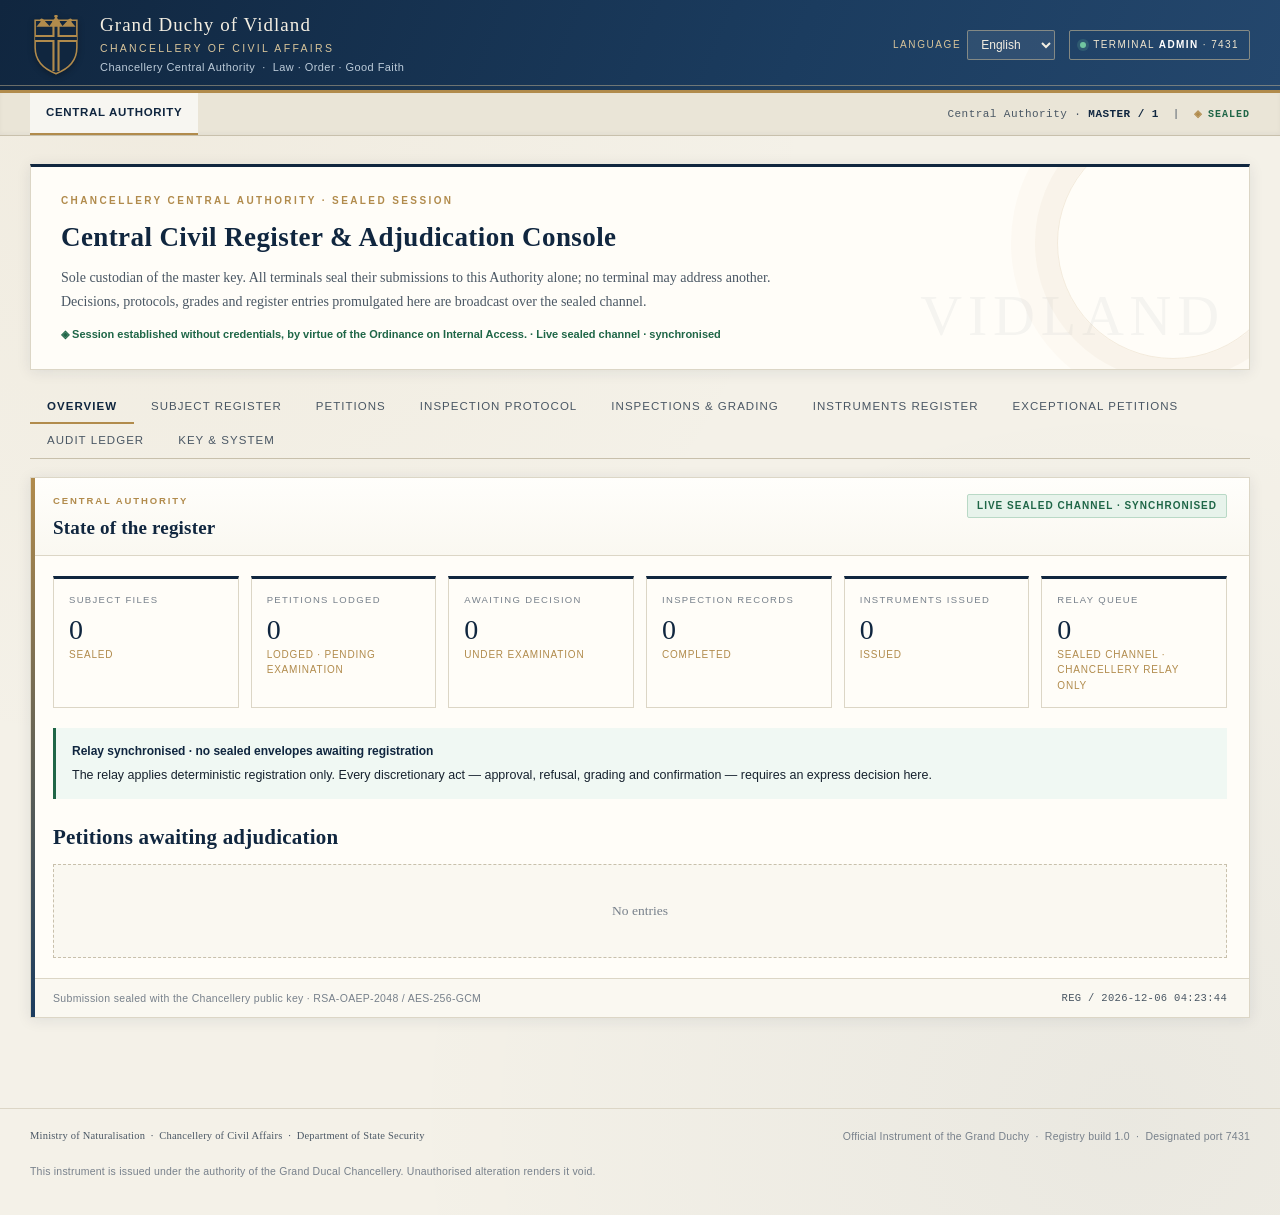
==== commit 4297159c: "feat: 四端定制主屏图标（金蓝官方纹章，各终端职能符号区分）+ PWA manifest / apple-touch-icon / 独立白名单" ====
--- a/admin.html
+++ b/admin.html
@@ -4,7 +4,14 @@
 <meta charset="utf-8">
 <meta name="viewport" content="width=device-width,initial-scale=1">
 <title>Grand Duchy of Vidland · Chancellery Central Authority</title>
-<link rel="icon" href="data:,">
+<link rel="icon" type="image/svg+xml" href="icons/admin.svg">
+<link rel="icon" type="image/png" sizes="32x32" href="icons/admin-32.png">
+<link rel="apple-touch-icon" sizes="180x180" href="icons/admin-180.png">
+<link rel="manifest" href="icons/manifest-admin.json">
+<meta name="theme-color" content="#0a1b2e">
+<meta name="apple-mobile-web-app-title" content="中央登记">
+<meta name="application-name" content="中央登记">
+<meta name="mobile-web-app-capable" content="yes">
 <link rel="stylesheet" href="vidland.css">
 <script src="vidland-store.js"></script>
 <script src="vidland-i18n.js"></script>
--- a/vidland.css
+++ b/vidland.css
@@ -107,7 +107,7 @@
 .subbar .ref b{color:var(--navy)}
 
 /* ---------- Layout ---------- */
-.wrap{max-width:1440px;margin:0 auto;padding:28px 30px 70px}
+.wrap{max-width:1440px;margin:0 auto;padding:28px 30px 70px;overflow-x:clip}
 .grid{display:grid;gap:20px}
 .g2{grid-template-columns:repeat(2,minmax(0,1fr))}
 .g3{grid-template-columns:repeat(3,minmax(0,1fr))}
@@ -202,12 +202,20 @@
 }
 .form-section .desc{font-size:11.5px;color:var(--muted);margin-bottom:14px}
 .fields{display:grid;grid-template-columns:repeat(3,minmax(0,1fr));gap:13px 16px}
-@media(max-width:900px){.fields{grid-template-columns:repeat(2,minmax(0,1fr))}}
-@media(max-width:560px){.fields{grid-template-columns:1fr}}
 .field{display:flex;flex-direction:column;gap:5px;min-width:0}
 .field.span2{grid-column:span 2}
 .field.span3{grid-column:span 3}
-@media(max-width:560px){.field.span2,.field.span3{grid-column:span 1}}
+/* The main column halves at 1080px, so the field grid must follow. A span3
+   in a 2-column grid would create an implicit third column of a different
+   width, which is what made fields look cramped and misaligned on tablets. */
+@media(max-width:1080px){
+  .fields{grid-template-columns:repeat(2,minmax(0,1fr))}
+  .field.span3{grid-column:1/-1}
+}
+@media(max-width:560px){
+  .fields{grid-template-columns:1fr}
+  .field.span2,.field.span3{grid-column:span 1}
+}
 .field label{font-size:10.5px;letter-spacing:.07em;text-transform:uppercase;color:var(--slate);font-weight:600}
 .field label .req{color:var(--red);margin-left:3px}
 .field input,.field select,.field textarea{
@@ -503,3 +511,96 @@
 .toast.good{border-left-color:#71c6a0}
 .spinner{display:inline-block;width:13px;height:13px;border:2px solid rgba(255,255,255,.35);border-top-color:#fff;border-radius:50%;animation:spin .8s linear infinite}
 @keyframes spin{to{transform:rotate(360deg)}}
+
+/* ============================================================
+   Mobile / touch refinements
+   Everything below is scoped to narrow viewports only. The desktop
+   layout above is intentionally left untouched.
+   ============================================================ */
+@media(max-width:900px){
+  /* iOS Safari zooms the whole page on focus when a control is < 16px.
+     This is the single biggest cause of "fields look shifted/overlapping"
+     after tapping an input on a phone. */
+  input:not([type="checkbox"]):not([type="radio"]):not([type="range"]),
+  select,textarea{font-size:16px}
+  /* .field select / .field textarea in the base rules have higher
+     specificity, so restate 16px with a matching selector. */
+  .field input,.field select,.field textarea,
+  .step-edit .row input,.step-edit .row textarea,
+  .fields input,.fields select,.fields textarea,
+  .ref-switch input{font-size:16px}
+  select.langsel{font-size:16px;padding:8px;min-height:40px}
+  .field input,.field select,.field textarea,
+  .step-edit .row input,.step-edit .row textarea{padding:10px 12px;line-height:1.45}
+  .field textarea{min-height:96px}
+  .field label{font-size:11.5px;letter-spacing:.04em;line-height:1.35}
+  .field .hint{font-size:11px}
+  .form-section h4{font-size:13px;flex-wrap:wrap;gap:8px}
+  .form-section .desc{font-size:12px}
+
+  /* Comfortable touch targets; long button labels may wrap instead of
+     forcing a horizontal overflow. */
+  .btn{min-height:40px;white-space:normal;text-align:center;line-height:1.35}
+  .btn.sm{padding:8px 12px;font-size:12px}
+  .btn.lg{min-height:46px}
+  .tabs button{min-height:42px;padding:10px 13px}
+  .checkline input,.checkline-lg input{width:20px;height:20px;margin-top:1px}
+  .checkline,.checkline-lg{font-size:13.5px}
+  .btn-row{gap:8px}
+  .btn-row .btn{flex:0 1 auto;max-width:100%}
+
+  /* Subject-reference row: give the input its own line so the two small
+     buttons never collide inside a narrow side column. */
+  .wrap .ref-switch{flex-wrap:wrap;gap:8px}
+  .wrap .ref-switch input{flex:1 1 100%;min-width:0}
+  .wrap .ref-switch .btn{flex:1 1 auto}
+
+  /* Card chrome: claw back horizontal padding on small screens. */
+  .doc-head{padding:14px 14px 12px}
+  .doc-body{padding:16px 14px}
+  .doc-foot{padding:10px 14px}
+  .doc-head h2{font-size:17px}
+  .hero{padding:20px 16px}
+  .hero h1{font-size:22px;line-height:1.35}
+  .hero .lead{font-size:13.5px}
+  .watermark{display:none}
+  .hero:after{width:150px;height:150px;right:-60px;top:-60px}
+
+  /* Masthead / subbar: let the right-hand controls take their own row. */
+  .masthead-inner{padding:12px 16px;gap:12px}
+  .mast-titles{min-width:0}
+  .mast-titles .state{font-size:17px}
+  .mast-right{gap:8px;flex:1 1 100%;justify-content:flex-start}
+  .subbar-inner{padding:0 16px}
+  .subbar a{padding:11px 12px}
+  .subbar .ref{white-space:normal;overflow-wrap:anywhere;font-size:10.5px}
+  .terminal-badge{font-size:9.5px;padding:6px 8px}
+
+  /* Long identifiers must wrap instead of pushing the page sideways. */
+  .tbl-wrap{-webkit-overflow-scrolling:touch}
+  .tbl th,.tbl td{padding:9px 10px}
+  .tbl .mono,.docnum,.subbar .ref{overflow-wrap:anywhere}
+  .instrument-text,.oath-text{padding:16px 14px;font-size:14px}
+  .toast{left:12px;right:12px;bottom:12px;max-width:none;font-size:13px}
+}
+
+@media(max-width:620px){
+  /* Higher specificity than the base .aside-card .kv two-column rule. */
+  body .aside-card .kv{grid-template-columns:1fr}
+  body .aside-card .kv .k{padding:8px 12px;letter-spacing:.05em}
+  body .aside-card .kv .v{padding:8px 12px}
+}
+
+@media(max-width:560px){
+  html{-webkit-text-size-adjust:100%}
+  .fields{gap:14px}
+  .field{gap:6px}
+  .form-section{margin-bottom:22px}
+  .wrap{padding:18px 12px 56px}
+  .masthead-inner,.subbar-inner{padding-left:12px;padding-right:12px}
+  .hero h1{font-size:20px}
+  .doc-head,.doc-body{padding-left:12px;padding-right:12px}
+  .tabs button{min-height:44px}
+  .stage-card .btn{width:100%;text-align:center}
+  .route-legend{gap:10px;font-size:11px}
+}
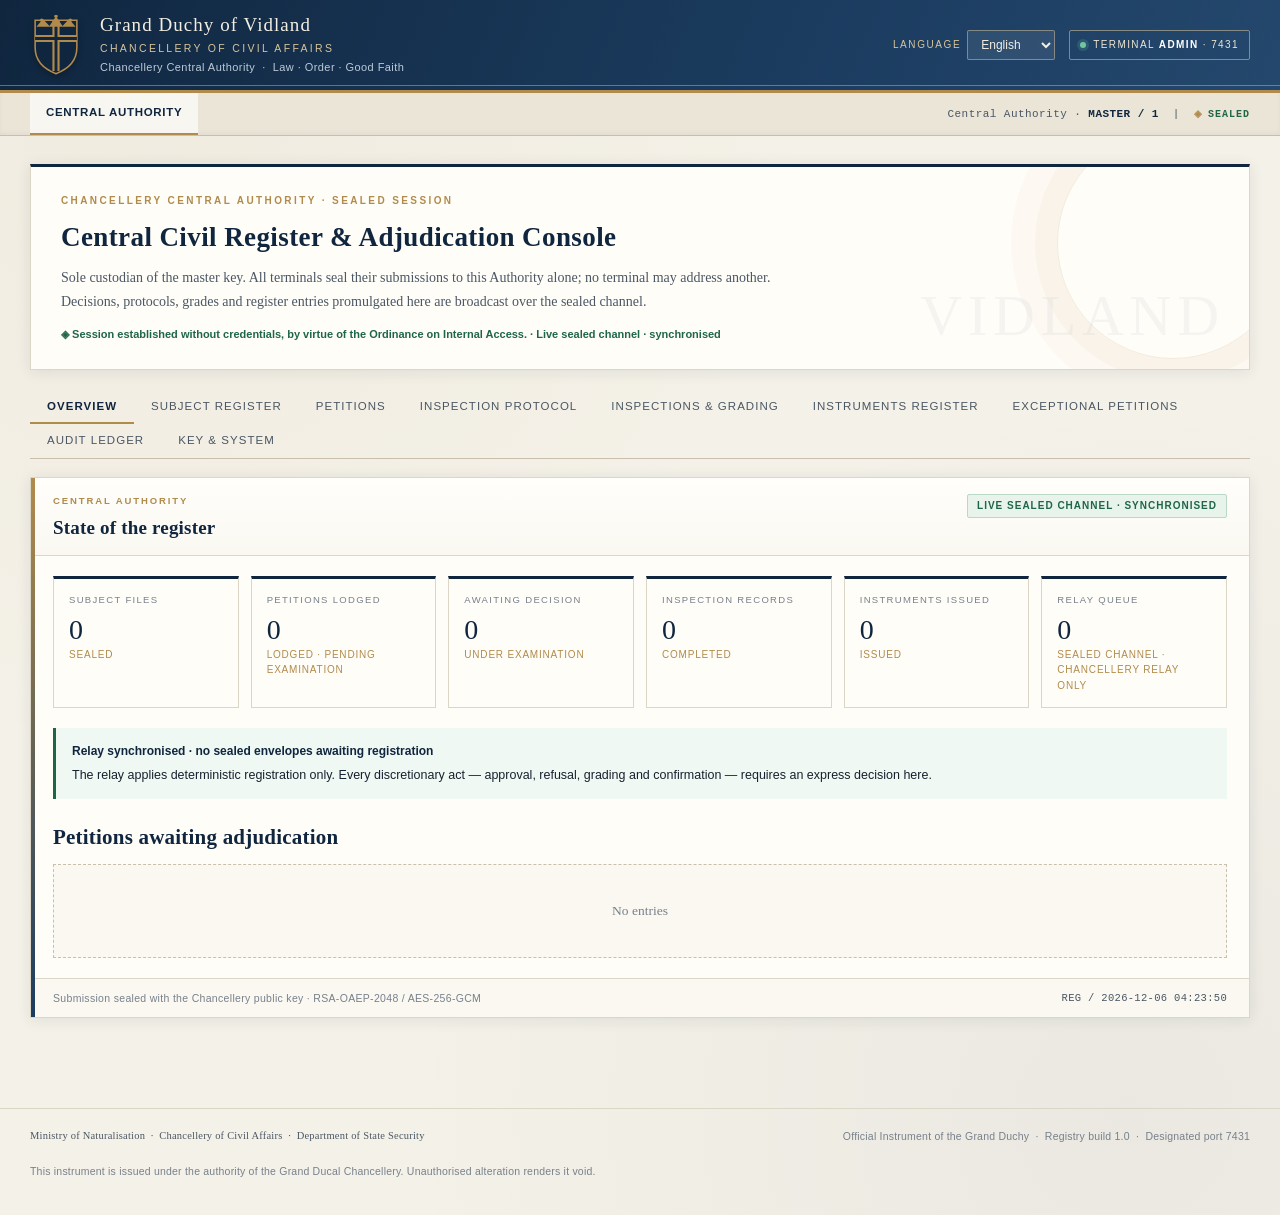
==== commit c93f1634: "feat: 从 protocols/ 下的 TXT 文档一键导入 R/Z/A/M 安检规程（服务端只解析，浏览器端经 Vault.mutate 加密写入）" ====
--- a/admin.html
+++ b/admin.html
@@ -240,11 +240,74 @@
       REJECTED:'s.rejected', WAITLISTED:'s.waitlisted' }[st] || 's.unknown');
   }
 
+  /* Import R/Z/A/M protocols from plain-text drafts in the protocols folder.
+     The server only parses the TXT files; sealing, sync and the ledger entry
+     all go through Vault.mutate() so the cipher key never leaves this page. */
+  async function importProtocols() {
+    var data;
+    try {
+      var resp = await fetch('api/protocols', { cache: 'no-store' });
+      if (!resp.ok) throw new Error('HTTP ' + resp.status);
+      data = await resp.json();
+    } catch (e) {
+      V.toast(t('m.proto.import.fail', { msg: e.message || String(e) }), 'bad');
+      return;
+    }
+    if (data.errors && data.errors.length) {
+      V.toast(t('m.proto.import.fail', { msg: esc(data.errors.join('; ')) }), 'bad');
+      return;
+    }
+    var touched = ['R','Z','A','M'].filter(function (lv) {
+      return (data.levels[lv] || []).length > 0;
+    });
+    if (!touched.length) {
+      V.toast(t('m.proto.import.empty'), 'bad');
+      return;
+    }
+    var total = touched.reduce(function (n, lv) { return n + data.levels[lv].length; }, 0);
+    var useful = (data.files || []).filter(function (f) { return f.steps > 0; });
+    var body = useful.length
+      ? '<div class="notice"><span class="ttl">' + esc(t('m.proto.import.files')) + '</span>' +
+        useful.map(function (f) {
+          return esc(f.name) + ' · ' + esc(f.level) + ' · ' + f.steps;
+        }).join('<br>') + '</div>'
+      : '';
+    body += '<p>' + esc(t('m.proto.import.body', { levels: touched.join(' / '), steps: total })) + '</p>';
+    if (data.warnings && data.warnings.length) {
+      body += '<div class="notice warn"><span class="ttl">' + esc(t('m.proto.import.issues')) + '</span>' +
+        esc(data.warnings.slice(0, 8).join('; ')) + '</div>';
+    }
+    V.confirmDialog(t('m.proto.import.title'), body, function () {
+      var snapshot = JSON.parse(JSON.stringify(data.levels));
+      ['R','Z','A','M'].forEach(function (lv) {
+        snapshot[lv] = (snapshot[lv] || []).map(function (x) {
+          return {
+            id: V.uid('STP'),
+            title: Object.assign({}, x.title),
+            detail: Object.assign({}, x.detail)
+          };
+        });
+      });
+      V.Vault.mutate(function (s) {
+        touched.forEach(function (lv) { s.protocol[lv] = snapshot[lv]; });
+        V.Vault.ledger(s, 'AUTHORITY', 'm.proto.import.ledger');
+      }).then(function () {
+        protoDraft = null;
+        V.toast(t('m.proto.import.ok'), 'good');
+        render();
+      }).catch(function (e) {
+        V.toast(t('m.proto.import.fail', { msg: e.message || String(e) }), 'bad');
+      });
+    });
+  }
+
   function paneProtocol(s) {
     var p = getProto(s);
     var h = '<div class="doc"><div class="doc-head"><div><div class="kicker">' + esc(t('g.securityShort')) + '</div><h2>' + esc(t('m.proto.title')) +
       '</h2><div class="sub">' + esc(t('m.proto.sub')) + '</div></div>' +
-      '<div class="btn-row" style="margin:0"><button class="btn gold sm" data-act="proto-save">' + esc(t('a.save')) + '</button></div></div><div class="doc-body">';
+      '<div class="btn-row" style="margin:0"><button class="btn secondary sm" data-act="proto-import">' + esc(t('m.proto.import')) +
+      '</button><button class="btn gold sm" data-act="proto-save">' + esc(t('a.save')) + '</button></div></div><div class="doc-body">';
+    h += '<div class="small muted mb">' + esc(t('m.proto.import.hint')) + '</div>';
     h += '<div class="tabs">' + ['R','Z','A','M'].map(function (lv) {
       return '<button data-act="proto-level" data-lv="' + lv + '" class="' + (protoLevel === lv ? 'on' : '') + '">' +
         esc(t('i.level.' + lv)) + ' <span class="count">' + (p[lv] || []).length + '</span></button>';
@@ -684,6 +747,7 @@
         if (j >= 0 && j < arr.length) { var tmp = arr[i]; arr[i] = arr[j]; arr[j] = tmp; }
         render(); break;
       }
+      case 'proto-import': importProtocols(); break;
       case 'proto-save': {
         var snapshot = JSON.parse(JSON.stringify(getProto(lastState)));
         V.Vault.mutate(function (s) {
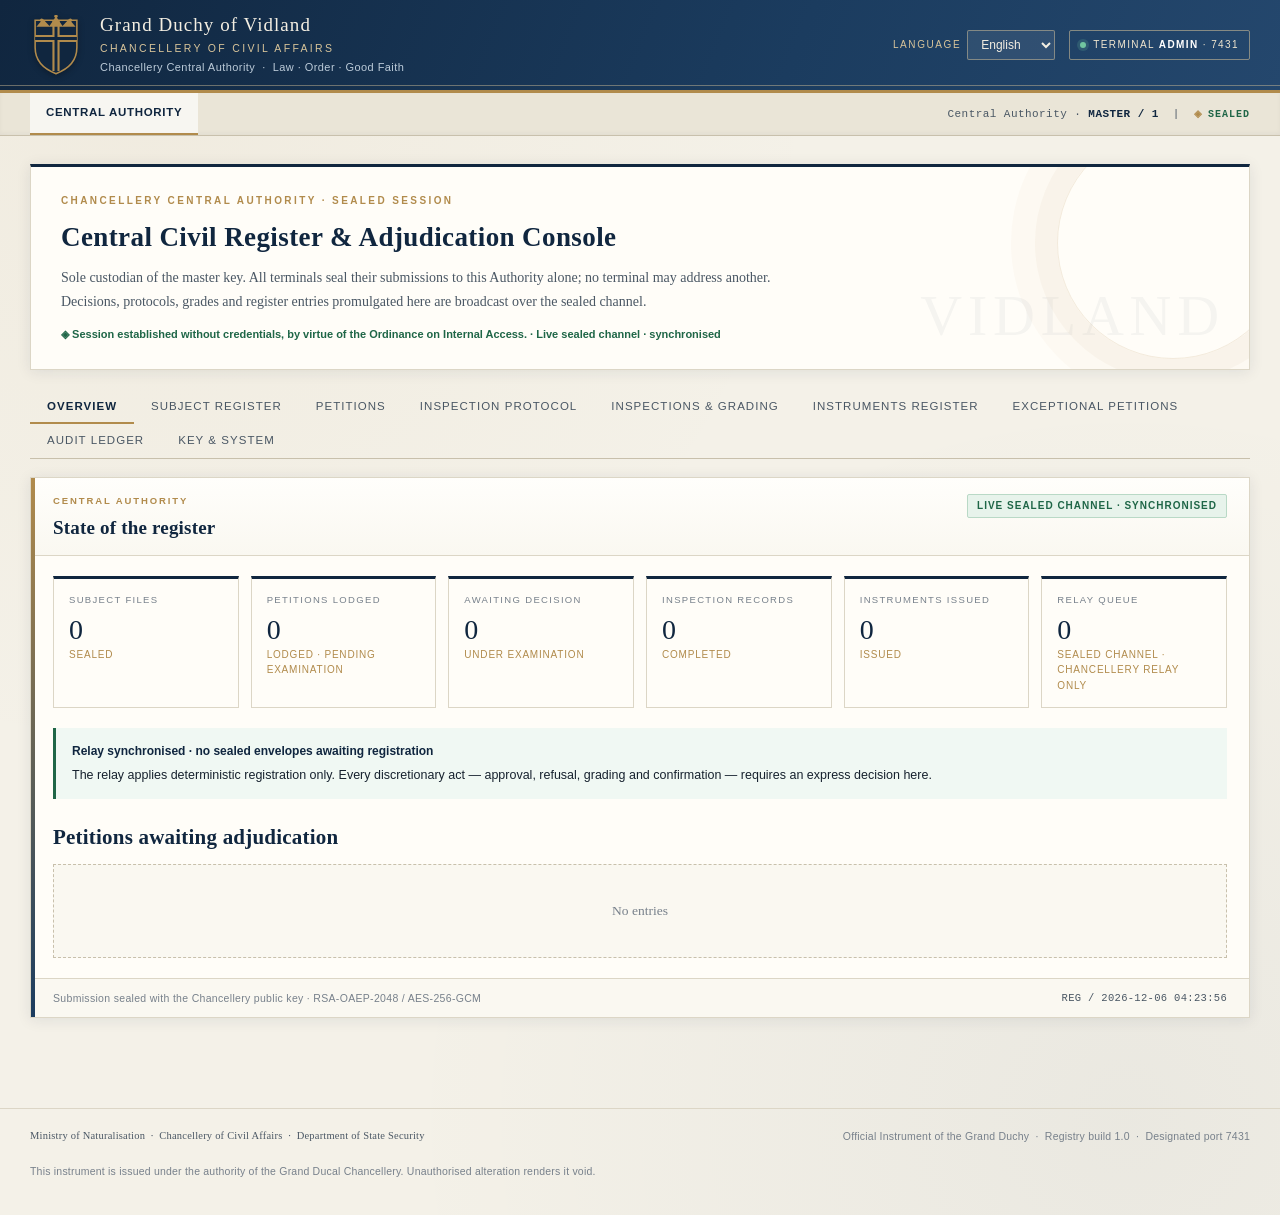
==== commit 5c48441a: "feat: 规程 TXT 与管理端双向实时同步；安检首环节改认证身份并带资格判定；新增独立入境核验页与图标；精简 quickstart 菜单" ====
--- a/admin.html
+++ b/admin.html
@@ -130,6 +130,8 @@
     try { s = await V.Vault.state(); } catch (e) { s = V.Vault.blankState(); }
     if (my !== _seq) return;
     lastState = s;
+    /* A silent auto-save must not rebuild the DOM under an active caret. */
+    if (syncSuspend) return;
     document.getElementById('hero-eyebrow').textContent = t('m.hero.eyebrow');
     document.getElementById('hero-title').textContent = t('m.hero.title');
     document.getElementById('hero-lead').textContent = t('m.hero.lead');
@@ -145,6 +147,10 @@
       protocol: paneProtocol, inspections: paneInspections, certs: paneCerts,
       leap: paneLeap, ledger: paneLedger, system: paneSystem
     })[active](s);
+    if (syncStatusText) {
+      var box = document.getElementById('proto-sync');
+      if (box) box.textContent = syncStatusText;
+    }
   }
 
   /* ---------- panes ---------- */
@@ -240,74 +246,200 @@
       REJECTED:'s.rejected', WAITLISTED:'s.waitlisted' }[st] || 's.unknown');
   }
 
-  /* Import R/Z/A/M protocols from plain-text drafts in the protocols folder.
-     The server only parses the TXT files; sealing, sync and the ledger entry
-     all go through Vault.mutate() so the cipher key never leaves this page. */
-  async function importProtocols() {
+  /* ---- Two-way live sync between protocols/*.txt and the sealed register.
+     The server owns the plaintext files; this page owns the cipher key.
+     Every write to the register still goes through Vault.mutate(). ------ */
+  var syncRev = null;          // last file fingerprint we know about
+  var syncBusy = false;        // a poll/pull is in flight
+  var pushBusy = false;        // a push is in flight (independent of polling)
+  var syncSuspend = false;     // suppress re-render while the user is typing
+  var syncDeferred = false;    // an unresolved conflict; wait for manual refresh
+  var pushTimer = null;
+  var syncStatusText = '';     // survives async re-renders
+
+  function editingNow() {
+    var el = document.activeElement;
+    return !!(el && el.dataset && el.dataset.pfield);
+  }
+
+  function syncStatus(text, kind) {
+    syncStatusText = text;
+    var box = document.getElementById('proto-sync');
+    if (box) {
+      box.textContent = text;
+      box.className = 'small mb ' + (kind || 'muted');
+    }
+  }
+
+  async function fetchDrafts() {
+    var r = await fetch('api/protocols', { cache: 'no-store' });
+    if (!r.ok) throw new Error('HTTP ' + r.status);
+    return r.json();
+  }
+
+  function normaliseLevels(levels) {
+    var out = {};
+    ['R','Z','A','M'].forEach(function (lv) {
+      out[lv] = (levels[lv] || []).map(function (x) {
+        return {
+          id: V.uid('STP'),
+          title: Object.assign({}, x.title),
+          detail: Object.assign({}, x.detail)
+        };
+      });
+    });
+    return out;
+  }
+
+  /* File -> register. Silent by default (startup / poll). */
+  async function pullDrafts(data, quiet) {
+    if (!data || !data.levels) return false;
+    var levels = normaliseLevels(data.levels);
+    var defined = data.defined || Object.keys(levels).filter(function (lv) {
+      return (data.levels[lv] || []).length;
+    });
+    if (!defined.length) return false;
+    var snapshot = JSON.parse(JSON.stringify(levels));
+    await V.Vault.mutate(function (s) {
+      defined.forEach(function (lv) { s.protocol[lv] = snapshot[lv]; });
+      V.Vault.ledger(s, 'AUTHORITY', 'm.proto.import.ledger');
+    });
+    protoDraft = null;
+    syncRev = data.rev;
+    if (!quiet) V.toast(t('m.proto.sync.pulled'), 'good');
+    return true;
+  }
+
+  /* Register -> file. Optimistic baseRev prevents clobbering an external edit. */
+  async function pushDrafts(quiet) {
+    if (!protoDraft || pushBusy || syncDeferred) return;
+    pushBusy = true;
+    var levels = JSON.parse(JSON.stringify(protoDraft));
+    ['R','Z','A','M'].forEach(function (lv) {
+      levels[lv] = (levels[lv] || []).map(function (x) {
+        return { title: Object.assign({}, x.title), detail: Object.assign({}, x.detail) };
+      });
+    });
+    try {
+      var r = await fetch('api/protocols', {
+        method: 'POST',
+        headers: { 'Content-Type': 'application/json' },
+        body: JSON.stringify({ baseRev: syncRev, levels: levels })
+      });
+      var res = await r.json();
+      if (!res.ok) {
+        if (res.conflict) {
+          syncDeferred = true;
+          syncStatus(t('m.proto.sync.conflict'), '');
+          V.toast(t('m.proto.sync.conflict'), 'bad');
+        } else {
+          V.toast(t('m.proto.import.fail', { msg: res.error || '' }), 'bad');
+        }
+        return;
+      }
+      syncRev = res.rev;
+      if (!quiet) syncStatus(t('m.proto.sync.pushed'), '');
+    } catch (e) {
+      syncStatus(t('m.proto.sync.off'), '');
+    } finally {
+      pushBusy = false;
+    }
+  }
+
+  async function pollDrafts(force) {
+    if (syncBusy || pushBusy || (!force && editingNow())) return;
+    if (syncDeferred && !force) return;     // conflict needs a manual refresh
     var data;
+    try { data = await fetchDrafts(); }
+    catch (e) { syncStatus(t('m.proto.sync.off'), ''); return; }
+    if (data.errors && data.errors.length) {
+      syncStatus(t('m.proto.import.issues') + '：' + data.errors[0], '');
+      return;
+    }
+    if (data.rev === syncRev) { syncDeferred = false; return; }
+    syncBusy = true;
     try {
-      var resp = await fetch('api/protocols', { cache: 'no-store' });
-      if (!resp.ok) throw new Error('HTTP ' + resp.status);
-      data = await resp.json();
+      await pullDrafts(data, false);
+      render();
+      syncStatus(t('m.proto.sync.on'), '');
     } catch (e) {
       V.toast(t('m.proto.import.fail', { msg: e.message || String(e) }), 'bad');
+    } finally {
+      syncBusy = false;
+    }
+  }
+
+  async function initSync() {
+    var data;
+    try { data = await fetchDrafts(); }
+    catch (e) { syncStatus(t('m.proto.sync.off'), ''); }
+    if (!data) return;
+    syncRev = data.rev;
+    if (data.errors && data.errors.length) {
+      syncStatus(t('m.proto.import.issues') + '：' + data.errors[0], '');
+    } else {
+      var defined = data.defined || [];
+      if (defined.length) {
+        syncBusy = true;
+        try { await pullDrafts(data, true); render(); } catch (e) {}
+        finally { syncBusy = false; }
+      }
+      syncStatus(t('m.proto.sync.on'), '');
+    }
+    setInterval(pollDrafts, 2000);
+  }
+
+  /* Manual refresh, also used to resolve a conflict. */
+  async function refreshSync() {
+    var data;
+    try { data = await fetchDrafts(); }
+    catch (e) { V.toast(t('m.proto.sync.off'), 'bad'); return; }
+    if (data.errors && data.errors.length) {
+      V.toast(t('m.proto.import.fail', { msg: data.errors.join('; ') }), 'bad');
       return;
     }
-    if (data.errors && data.errors.length) {
-      V.toast(t('m.proto.import.fail', { msg: esc(data.errors.join('; ')) }), 'bad');
-      return;
-    }
-    var touched = ['R','Z','A','M'].filter(function (lv) {
-      return (data.levels[lv] || []).length > 0;
-    });
-    if (!touched.length) {
-      V.toast(t('m.proto.import.empty'), 'bad');
-      return;
-    }
-    var total = touched.reduce(function (n, lv) { return n + data.levels[lv].length; }, 0);
-    var useful = (data.files || []).filter(function (f) { return f.steps > 0; });
-    var body = useful.length
-      ? '<div class="notice"><span class="ttl">' + esc(t('m.proto.import.files')) + '</span>' +
-        useful.map(function (f) {
-          return esc(f.name) + ' · ' + esc(f.level) + ' · ' + f.steps;
-        }).join('<br>') + '</div>'
-      : '';
-    body += '<p>' + esc(t('m.proto.import.body', { levels: touched.join(' / '), steps: total })) + '</p>';
-    if (data.warnings && data.warnings.length) {
-      body += '<div class="notice warn"><span class="ttl">' + esc(t('m.proto.import.issues')) + '</span>' +
-        esc(data.warnings.slice(0, 8).join('; ')) + '</div>';
-    }
-    V.confirmDialog(t('m.proto.import.title'), body, function () {
-      var snapshot = JSON.parse(JSON.stringify(data.levels));
-      ['R','Z','A','M'].forEach(function (lv) {
-        snapshot[lv] = (snapshot[lv] || []).map(function (x) {
-          return {
-            id: V.uid('STP'),
-            title: Object.assign({}, x.title),
-            detail: Object.assign({}, x.detail)
-          };
-        });
-      });
-      V.Vault.mutate(function (s) {
-        touched.forEach(function (lv) { s.protocol[lv] = snapshot[lv]; });
-        V.Vault.ledger(s, 'AUTHORITY', 'm.proto.import.ledger');
-      }).then(function () {
-        protoDraft = null;
-        V.toast(t('m.proto.import.ok'), 'good');
-        render();
-      }).catch(function (e) {
-        V.toast(t('m.proto.import.fail', { msg: e.message || String(e) }), 'bad');
-      });
-    });
-  }
+    syncRev = data.rev; syncDeferred = false;
+    if (!await pullDrafts(data, true)) { V.toast(t('m.proto.import.empty'), 'bad'); return; }
+    render();
+    syncStatus(t('m.proto.sync.on'), '');
+    V.toast(t('m.proto.sync.pulled'), 'good');
+  }
+
+  /* Debounced auto-save: every edit reaches both the sealed register and
+     the TXT files without a manual click. */
+  async function flushPush() {
+    if (pushTimer) { clearTimeout(pushTimer); pushTimer = null; }
+    syncSuspend = true;
+    var snapshot = JSON.parse(JSON.stringify(getProto(lastState)));
+    try {
+      await V.Vault.mutate(function (s) {
+        ['R','Z','A','M'].forEach(function (lv) { s.protocol[lv] = snapshot[lv]; });
+        V.Vault.ledger(s, 'AUTHORITY', 'm.proto.saved');
+      });
+      await pushDrafts(true);
+      syncStatus(t('m.proto.sync.pushed'), '');
+    } catch (e) {
+      /* keep the in-memory draft; the next poll/save retries */
+    } finally {
+      syncSuspend = false;
+    }
+  }
+
+  function schedulePush() {
+    if (pushTimer) clearTimeout(pushTimer);
+    pushTimer = setTimeout(function () { flushPush(); }, 700);
+  }
+
+  function importProtocols() { refreshSync(); }
 
   function paneProtocol(s) {
     var p = getProto(s);
     var h = '<div class="doc"><div class="doc-head"><div><div class="kicker">' + esc(t('g.securityShort')) + '</div><h2>' + esc(t('m.proto.title')) +
       '</h2><div class="sub">' + esc(t('m.proto.sub')) + '</div></div>' +
-      '<div class="btn-row" style="margin:0"><button class="btn secondary sm" data-act="proto-import">' + esc(t('m.proto.import')) +
+      '<div class="btn-row" style="margin:0"><button class="btn secondary sm" data-act="proto-import">' + esc(t('m.proto.sync.refresh')) +
       '</button><button class="btn gold sm" data-act="proto-save">' + esc(t('a.save')) + '</button></div></div><div class="doc-body">';
-    h += '<div class="small muted mb">' + esc(t('m.proto.import.hint')) + '</div>';
+    h += '<div class="small muted mb">' + esc(t('m.proto.sync.hint')) + '</div>';
+    h += '<div class="small muted mb" id="proto-sync">◈ ' + esc(t('m.proto.sync.checking')) + '</div>';
     h += '<div class="tabs">' + ['R','Z','A','M'].map(function (lv) {
       return '<button data-act="proto-level" data-lv="' + lv + '" class="' + (protoLevel === lv ? 'on' : '') + '">' +
         esc(t('i.level.' + lv)) + ' <span class="count">' + (p[lv] || []).length + '</span></button>';
@@ -739,13 +871,13 @@
       case 'proto-add': {
         var p = getProto(lastState);
         p[protoLevel].push({ id: V.uid('STP'), title: {}, detail: {} });
-        render(); break;
-      }
-      case 'proto-del': { getProto(lastState)[protoLevel].splice(+el.dataset.i, 1); render(); break; }
+        render(); schedulePush(); break;
+      }
+      case 'proto-del': { getProto(lastState)[protoLevel].splice(+el.dataset.i, 1); render(); schedulePush(); break; }
       case 'proto-up': case 'proto-down': {
         var arr = getProto(lastState)[protoLevel], i = +el.dataset.i, j = act === 'proto-up' ? i - 1 : i + 1;
         if (j >= 0 && j < arr.length) { var tmp = arr[i]; arr[i] = arr[j]; arr[j] = tmp; }
-        render(); break;
+        render(); schedulePush(); break;
       }
       case 'proto-import': importProtocols(); break;
       case 'proto-save': {
@@ -753,7 +885,10 @@
         V.Vault.mutate(function (s) {
           ['R','Z','A','M'].forEach(function (lv) { s.protocol[lv] = snapshot[lv]; });
           V.Vault.ledger(s, 'AUTHORITY', 'm.proto.saved');
-        }).then(function () { V.toast(t('m.proto.saved'), 'good'); render(); });
+        }).then(function () {
+          pushDrafts(true);
+          V.toast(t('m.proto.saved'), 'good'); render();
+        });
         break;
       }
       case 'leap-direct': {
@@ -815,13 +950,26 @@
     }
   });
 
-  /* Protocol editor: keep the in-memory draft current without re-rendering. */
+  /* Protocol editor: keep the in-memory draft current without re-rendering,
+     then auto-save to the sealed register and the TXT files. */
   document.addEventListener('input', function (e) {
     var k = e.target.dataset && e.target.dataset.pfield;
     if (!k || !protoDraft) return;
     var parts = k.split('|');
     var st = protoDraft[protoLevel].find(function (x) { return x.id === parts[0]; });
-    if (st) st[parts[2]][parts[1]] = e.target.value;
+    if (st) { st[parts[2]][parts[1]] = e.target.value; schedulePush(); }
+  });
+  /* Apply any external TXT change that arrived while a caret was active. */
+  document.addEventListener('focusout', function (e) {
+    if (!(e.target && e.target.dataset && e.target.dataset.pfield)) return;
+    if (syncDeferred) return;
+    /* Flush a pending auto-save first, otherwise an external change polled
+       right after blur could overwrite keystrokes that never reached disk. */
+    if (pushTimer) {
+      flushPush().then(function () { setTimeout(pollDrafts, 60); });
+    } else {
+      setTimeout(pollDrafts, 60);
+    }
   });
 
   /* Oath confirmation appears in the Inspections pane when a summons is taken. */
@@ -845,6 +993,7 @@
   };
 
   render();
+  initSync();
 })();
 </script>
 </body>
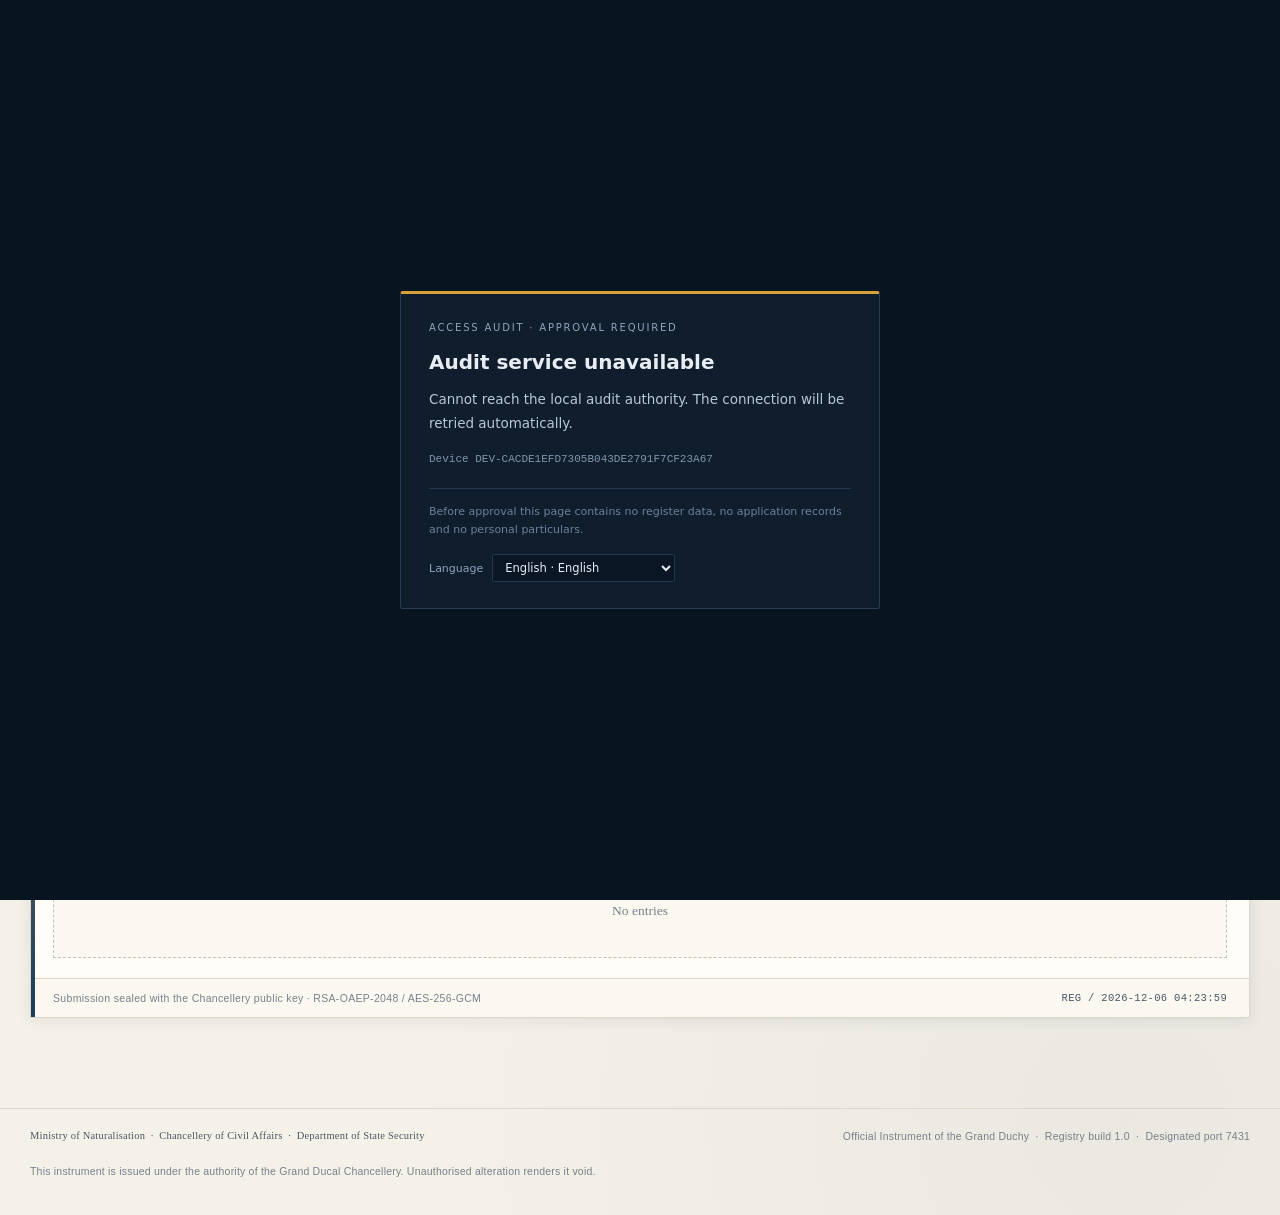
==== commit b0b4ae04: "feat: 交付访问审批与审计端全链路，修复门禁重复申请与掐断不抹内存 - 新增本机审计端(7433/回环/无口令)、移动端门禁页、令牌台账与一键清零 - 主私钥移出页面改由 /api/vault/o" ====
--- a/admin.html
+++ b/admin.html
@@ -13,6 +13,7 @@
 <meta name="application-name" content="中央登记">
 <meta name="mobile-web-app-capable" content="yes">
 <link rel="stylesheet" href="vidland.css">
+<script src="vidland-audit.js"></script>
 <script src="vidland-store.js"></script>
 <script src="vidland-i18n.js"></script>
 <script src="vidland-core.js"></script>
@@ -63,34 +64,23 @@
   var V = window.Vidland, t = V.t, esc = V.esc, fmt = V.fmt;
 
   /* ==========================================================
-     THE MASTER KEY — present in this terminal ALONE.
-     The three civil terminals hold only the public component.
+     THE MASTER KEY no longer ships with this page.
+     It was moved into the loopback audit vault (DPAPI-sealed on this
+     machine). This terminal POSTs the sealed envelope to the server and
+     receives ONLY plaintext business data back. A phone running this page
+     therefore holds no private key, no vault key and no token string —
+     while every Authority function stays available.
      ========================================================== */
-  var PRIVATE_JWK = {
-    kty: "RSA",
-    n: "[base64]",
-    e: "AQAB",
-    d: "[base64]",
-    p: "26bOark_xEXgmkoXawHmi0NC866Pg8LM9P3kHdHN-AuaOiIgzLrN-JD-Hrc9iEZmkHDfx_KPTg0D-ej9RnUTtFcVGt_0eZKgctAnoaVBFCSJZZyFZwIAUq6AnFIka8ZW9OP7MTFHcdv02Afn6-wOogAfsLfqDRgbo0--aBGxSr8",
-    q: "v20npqz1wOiPn1kwHtiioolCsns81vtTDRWCqFFA1njeNJbobP1sLTR4lcX0gJuEzGJryhxo5UDtQ-v7qnPF90tZtQbNeSjZ6dgVrqXm4EvRyXjKBCPCHrqq1judoH7TBUHpHU0nj15H0woQPbpwWfNTvflB83-8-09yEutv0zc",
-    dp: "DHifFa4o8bLp-rikNb4o4dVS0tUhbuC7lFlp_0tvP1shSZWweQ9OLIPG-eV7h-Y_YooWGpsqCctxY1oYL0zsbnvXRexbTB_IHly1M1dXp5YfevZ1GJEjhY5E3RtI2BmtzD-5fmSG4u8TKsTgJSQE_Ku3IOiAUHgC8bXQYMZIY68",
-    dq: "WN17gszYaW2M_xSQWkGHfpzp8aF0ZPjXXUOXHDxcNTR3M0K7M52SEopBUIZNM0b_J0Kpd3Io4AR8IQP0GPUV-e9o_bjiulRUlVJS_njV7VpFUZpZbgKLo2hU1o9mZZN6sv4eEhQ3QT8raLVLRNzAO4HSZmbITxoFyUTgWBgkGZE",
-    qi: "BDZt7F5BgrA1tM5oEyNmUmnZ6PwNmnX_N9uKziPht0EWnDyhbM4rL-y5L79TQixb-aI5KfUo2RJ6FiD1H0O1tFK7Md3TelduUS5MWNPCme9g2OrQeB29h3wFhE39IQmtUHt8EOPZBIUmWPYilr1J8nSPs0DDyW0929uIHkG_aOw"
-  };
-  function b64u8(s) { var b = atob(s), u = new Uint8Array(b.length); for (var i = 0; i < b.length; i++) u[i] = b.charCodeAt(i); return u; }
-  var _priv = null;
-  async function privKey() {
-    if (!_priv) _priv = crypto.subtle.importKey('jwk', PRIVATE_JWK,
-      { name: 'RSA-OAEP', hash: 'SHA-256' }, false, ['decrypt']);
-    return _priv;
-  }
   V.registerAuthorityOpener(async function (env) {
-    var key = await privKey();
-    var raw = await crypto.subtle.decrypt({ name: 'RSA-OAEP' }, key, b64u8(env.ek));
-    var aes = await crypto.subtle.importKey('raw', raw, { name: 'AES-GCM' }, false, ['decrypt']);
-    var plain = await crypto.subtle.decrypt({ name: 'AES-GCM', iv: b64u8(env.iv), tagLength: 128 },
-      aes, b64u8(env.ct));
-    return JSON.parse(new TextDecoder().decode(plain));
+    var r = await fetch('/api/vault/open', {
+      method: 'POST',
+      credentials: 'same-origin',
+      headers: { 'Content-Type': 'application/json' },
+      body: JSON.stringify({ envelope: env })
+    });
+    var j = await r.json();
+    if (!r.ok || !j.ok) throw new Error(j.error || 'OPEN_DENIED');
+    return j.plain;
   });
 
   /* Inspection protocols are shipped EMPTY by statute.
@@ -723,7 +713,8 @@
          in core.js tests for 'APPROVED' when opening the oath ceremony. */
       a.status = action === 'PREAPPROVE' ? 'PREAPPROVED'
                : action === 'WAITLIST'   ? 'WAITLISTED'
-               : action === 'APPROVE'    ? 'APPROVED' : action;
+               : action === 'APPROVE'    ? 'APPROVED'
+               : action === 'REJECT'     ? 'REJECTED' : action;
       a.reason = reason || null; a.decidedAt = V.now();
       s.decisions.push({ id: V.uid('DEC'), appId: a.id, ref: a.ref, action: action, reason: reason, at: V.now() });
       var sub = s.subjects[a.ref];
@@ -911,7 +902,7 @@
         V.Vault.mutate(function (s) {
           var lp = s.leaps.find(function (x) { return x.id === id; });
           if (!lp || lp.status !== 'LODGED') return false;
-          lp.status = d === 'APPROVE' ? 'APPROVED' : d;
+          lp.status = d === 'APPROVE' ? 'APPROVED' : d === 'REJECT' ? 'REJECTED' : d;
           lp.reason = rr || null; lp.decidedAt = V.now();
           V.Vault.clearPending(s, lp.ref, lp.directedLevel, 'LEAP');
           V.Vault.notice(s, lp.ref, 'LEAP_DECISION', { action: d, reason: rr });
